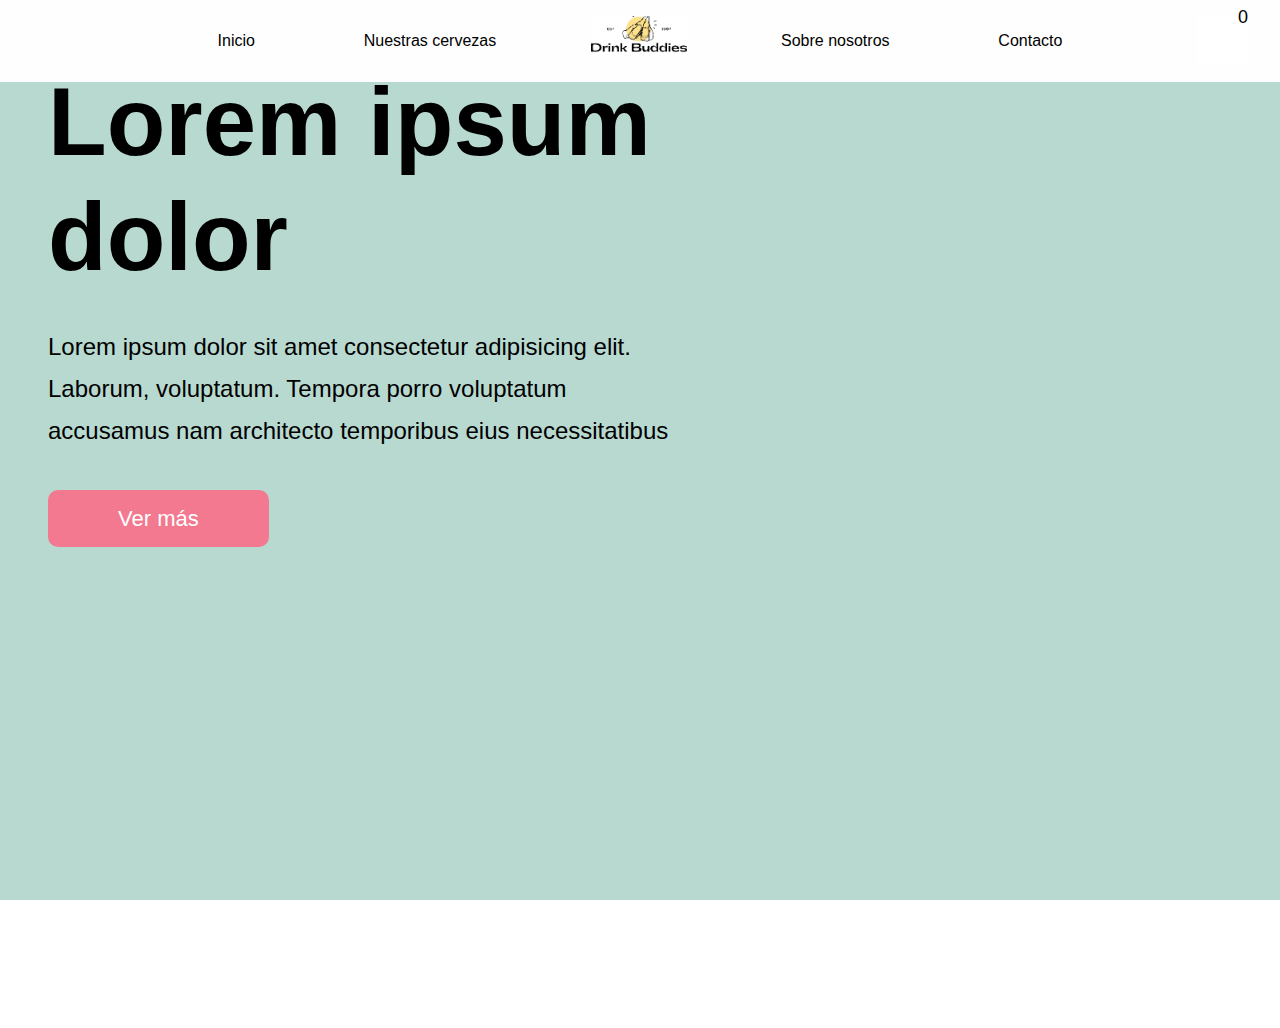
==== index.html @ db19975a "usando json" ====
<!DOCTYPE html>
<html lang="es">
<head>
    <meta charset="UTF-8">
    <meta http-equiv="X-UA-Compatible" content="IE=edge">
    <meta name="viewport" content="width=device-width, initial-scale=1.0">
    <title>Document</title>
    <link rel="stylesheet" href="https://cdnjs.cloudflare.com/ajax/libs/font-awesome/6.1.1/css/all.min.css" integrity="sha512-KfkfwYDsLkIlwQp6LFnl8zNdLGxu9YAA1QvwINks4PhcElQSvqcyVLLD9aMhXd13uQjoXtEKNosOWaZqXgel0g==" crossorigin="anonymous" referrerpolicy="no-referrer" />

    <link rel="preconnect" href="https://fonts.googleapis.com">
    <link rel="preconnect" href="https://fonts.gstatic.com" crossorigin>
    <link href="https://fonts.googleapis.com/css2?family=Six+Caps&display=swap" rel="stylesheet">

    <link rel="stylesheet" href="./estilos/estilos.css">
</head>
<body>
    <header>
        <nav class="navbar">
            <div class="navbarLeft">
                <ul>
                    <li><a href="#">Inicio</a></li>
                    <li><a href="./paginas/cervezas.html">Nuestras cervezas</a></li>
                </ul>
            </div>
            <a class="logo" href="#"><img src="./imagenes/beerLogo.png"></a>
            <div class="navbarRight">
                <ul>
                    <li><a href="./paginas/sobreNosotros.html">Sobre nosotros</a></li>
                    <li><a href="./paginas/contacto.html">Contacto</a></li>
                </ul>
            </div>
            <div class="iconos">
                    <a>
                        <div class="botonCarrito" id="botonCarrito">
                            <i class="fa-solid fa-cart-shopping"></i>
                            <span id="contadorCarrito">0</span>
                        </div>
                    </a>
            </div>
        </nav>
    </header>
    <main class="banner">
        <section class="contenedorBanner">
            <div>
                <div class="tituloBanner">
                    <h1 id="saludo">Lorem ipsum dolor</h1>
                    <h2>Lorem ipsum dolor sit amet consectetur adipisicing elit. Laborum, voluptatum. Tempora porro voluptatum accusamus nam architecto temporibus eius necessitatibus</h2>
                </div>
                <a class="boton" href="">Ver más</a>
            </div>
            <img src="./imagenes/mockupBirra.png">
        </section>
    </main>
    <div class="modalContenedorCarrito" id="modalContenedorCarrito">
        <div class="modalCarrito">
            <h3>CARRITO</h3>
            <button id="carritoCerrar" class="carritoCerrar"><i class="fa-solid fa-xmark"></i>
            </button>
            <div id="carritoContenedor" class="carritoContenedor">
                <!-- modal en JavaScript index -->
                
                <!-- <div class="fila">
                    <div class="imagenCarritoContenedor">
                        <img class="imagenCarrito" src="../imagenes/cerveza1.png">
                    </div>
                    <div class ="infoProductoCarrito">
                        <p class="nombreProductoCarrito">red honey</p>
                        <div class="cantidadCarrito">
                            <p>Cantidad:</p>
                            <p class="cantidadNumero">
                                <span id="cantidad">5</span>
                            </p>
                        </div>
                        <div class="precioCarrito">
                            <p>Precio:</p>
                            <p ><span>$500</span></p>
                        </div>
                    <button id="carritoCerrar">
                        <i class="fa-solid fa-xmark"></i>
                    </button>
                </div> -->
            </div>
            <p class="precioTotal">
                PRECIO TOTAL: 
                <span id="precioTotal">0</span>
            </p>
            <button id="vaciarCarrito" class="vaciarCarrito">Vaciar carrito</button>
        </div>
    </div>
    <!-- <section class="contenedorModal" id="contenedorModal">
        <div class="modal">
            <div class="logoModal">
                <img src="./imagenes/beerLogo.png">
            </div>
            <h2>¿SOS MAYOR DE 18 AÑOS?</h2>
            <div class="botonesModal">
                <button class="menor" id="menorDeEdad">NO</button>
                <button class="mayor" id="mayorDeEdad">SÍ</button>
            </div>
            <p>Para ingresar a nuestra web debés ser mayor de edad</p>
        </div>
    </section> -->
    <footer>

    </footer>
    <script src="./stock.js"></script>
    <script src="./modal.js"></script>
    <script src="./index.js"></script>
</body>
</html>
---- estilos/estilos.css ----
@charset "UTF-8";
* {
  margin: 0px;
  padding: 0px;
  box-sizing: border-box;
  line-height: 1.75;
  font-family: Nexa, Helvetica, Arial, sans-serif;
}

/* ------------colores--------------*/
/* ------------tipografías--------------*/
/* ------------barra de navegación--------------*/
header {
  top: 0;
  left: 0;
  width: 100%;
  background-color: #fefefe;
  position: fixed;
  z-index: 100;
}
header .navbar {
  padding: 0 1.5rem;
  text-align: center;
  display: flex;
  position: relative;
  justify-content: center;
}
header .navbar .navbarLeft {
  left: 0;
  padding-right: 1.5rem;
  display: flex;
  justify-content: flex-end;
}
header .navbar .navbarLeft ul {
  display: flex;
  align-items: center;
}
header .navbar .navbarLeft ul li {
  list-style: none;
  padding: 0 2rem;
  margin: 0;
}
header .navbar .navbarLeft ul li a {
  text-decoration: none;
  color: black;
  display: block;
  padding: 1.7rem 1.4rem;
  font-size: 1em;
}
header .navbar .logo {
  padding: 1rem 1rem;
}
header .navbar .logo img {
  width: 6em;
  height: 2.5em;
  -o-object-fit: cover;
     object-fit: cover;
}
header .navbar .navbarRight {
  right: 0;
  padding-left: 1.5rem;
}
header .navbar .navbarRight ul {
  display: flex;
  align-items: center;
}
header .navbar .navbarRight ul li {
  list-style: none;
  padding: 0 2rem;
  margin: 0;
}
header .navbar .navbarRight ul li a {
  text-decoration: none;
  color: black;
  display: block;
  padding: 1.7rem 1.4rem;
  font-size: 1em;
}
header .navbar .iconos {
  height: 100%;
  width: auto;
  padding: 16px;
  position: absolute;
  right: 16px;
}
header .navbar .iconos a {
  cursor: pointer;
}
header .navbar .iconos a .botonCarrito {
  height: 50px;
  width: 50px;
  display: flex;
  background-color: white;
  padding: 10px;
  justify-content: space-evenly;
  align-items: center;
  transition: all 0.3s;
}
header .navbar .iconos a .botonCarrito i {
  font-size: 20px;
}
header .navbar .iconos a .botonCarrito span {
  position: absolute;
  font-size: 18px;
  top: 2px;
  right: 16px;
}

/* ------------Subtitulos--------------*/
.titulo {
  text-align: center;
  font-size: 42px;
  font-family: "lato", Verdana, Geneva, Tahoma, sans-serif;
  font-weight: 400;
  padding: 2rem;
}

/*-----------modal confirmación de edad-----------*/
.contenedorModal {
  width: 100vw;
  height: 100vh;
  background-color: rgba(0, 0, 0, 0.8);
  position: fixed;
  opacity: 1;
  top: 0;
  z-index: 1050;
}
.contenedorModal .modal {
  width: 50vw;
  margin: 50px auto;
  display: flex;
  flex-direction: column;
  align-items: center;
  background-color: #fefefe;
  border-radius: 32px;
  box-shadow: 0px 0px 10px #000;
}
.contenedorModal .modal .logoModal {
  max-width: 300px;
  margin-bottom: 35px;
  padding: 35px;
}
.contenedorModal .modal .logoModal img {
  width: 100%;
  height: 100%;
  border-style: none;
  -o-object-fit: cover;
     object-fit: cover;
}
.contenedorModal .modal h2 {
  font-size: 36px;
  font-family: "lato", Verdana, Geneva, Tahoma, sans-serif;
  color: #111111;
}
.contenedorModal .modal .botonesModal {
  height: auto;
  width: 36%;
  padding: 30px;
  margin: 30px;
  display: flex;
  justify-content: space-between;
}
.contenedorModal .modal .botonesModal button {
  width: 70px;
  height: 70px;
  background-color: #fefefe;
  font-family: "Six Caps", sans-serif;
  font-size: 42px;
  border-radius: 100%;
  cursor: pointer;
}
.contenedorModal .modal .botonesModal .mayor {
  border: 2px solid rgb(32, 174, 0);
}
.contenedorModal .modal .botonesModal .menor {
  border: 2px solid rgb(218, 11, 11);
}
.contenedorModal .modal p {
  font-family: "lato", Verdana, Geneva, Tahoma, sans-serif;
  font-size: 16px;
  padding: 30px;
}

/* ------------banner--------------*/
.banner {
  height: 100vh;
  width: 100vw;
  position: absolute;
}
.banner .contenedorBanner {
  height: 100%;
  padding: 4rem;
  background-color: #B8D9D0;
  position: relative;
  margin-left: auto;
  padding-left: 3rem;
  padding-right: 3rem;
  display: flex;
}
.banner .contenedorBanner div {
  width: 53%;
  height: auto;
}
.banner .contenedorBanner div .tituloBanner {
  margin-bottom: 3rem;
  width: 100%;
}
.banner .contenedorBanner div .tituloBanner h1 {
  font-size: 6rem;
  width: 100%;
  line-height: 120%;
  padding-bottom: 2rem;
}
.banner .contenedorBanner div .tituloBanner h2 {
  font-family: "lato", Verdana, Geneva, Tahoma, sans-serif;
  font-size: 1.5rem;
  font-weight: 100;
  width: 100%;
}
.banner .contenedorBanner div .boton {
  padding: 16px 70px;
  background-color: #F2798F;
  color: #fefefe;
  cursor: pointer;
  border-radius: 10px;
  font-size: 22px;
  text-decoration: inherit;
}
.banner .contenedorBanner img {
  height: auto;
  width: 40vw;
  display: block;
  position: absolute;
  top: 2rem;
  right: 2rem;
  bottom: -8rem;
  max-width: 100%;
}

/* ------------cards de productos--------------*/
.seccionProductos {
  height: auto;
  background-color: #faf8f4;
  padding: 2vh;
  margin-top: 5rem;
}
.seccionProductos .contenedorProductos {
  width: 100%;
  display: grid;
  grid-template-columns: repeat(4, 1fr);
  grid-auto-rows: 36rem;
  gap: 10px;
  padding: 16px;
}
.seccionProductos .contenedorProductos .producto {
  background-color: #ffbeca;
  display: flex;
  flex-direction: column;
  overflow: hidden;
  justify-content: space-between;
  transition: 0.4s all cubic-bezier(0.83, 0, 0.17, 1);
}
.seccionProductos .contenedorProductos .producto:hover h2 {
  transform: translateY(-100px);
  transition: 0.6s all cubic-bezier(0.83, 0, 0.17, 1);
}
.seccionProductos .contenedorProductos .producto:hover .imgContenedor {
  transform: translateY(-50px);
  transition: 0.4s all cubic-bezier(0.83, 0, 0.17, 1);
}
.seccionProductos .contenedorProductos .producto:hover {
  background-color: #faf8f4;
  transition: 0.4s all cubic-bezier(0.83, 0, 0.17, 1);
}
.seccionProductos .contenedorProductos .producto .tituloProducto {
  margin-top: 2rem;
  margin-bottom: 2rem;
  display: flex;
  justify-content: center;
  align-items: center;
  position: relative;
}
.seccionProductos .contenedorProductos .producto .tituloProducto .iconoContainer {
  position: absolute;
  transform: translate(-50%, -10%);
  left: 50%;
}
.seccionProductos .contenedorProductos .producto .tituloProducto .iconoContainer .icono {
  display: block;
  height: auto;
  width: auto;
  max-height: 5rem;
}
.seccionProductos .contenedorProductos .producto .tituloProducto h2 {
  position: relative;
  z-index: 2;
  max-width: 90%;
  font-size: 58px;
  font-weight: 500;
  line-height: 3.1rem;
  font-family: "Six Caps", sans-serif;
  color: #111111;
  text-shadow: 0px 0px 2px #fefefe;
  text-transform: uppercase;
  transition: 0.6s all cubic-bezier(0.83, 0, 0.17, 1);
}
.seccionProductos .contenedorProductos .producto .imgContenedor {
  width: 100%;
  height: 50%;
  cursor: pointer;
  position: relative;
  transition: 0.4s all cubic-bezier(0.83, 0, 0.17, 1);
}
.seccionProductos .contenedorProductos .producto .imgContenedor img {
  width: 100%;
  height: 100%;
  -o-object-fit: contain;
     object-fit: contain;
  display: block;
}
.seccionProductos .contenedorProductos .producto .infoProducto {
  background-color: #ffbeca;
  padding: 0.5rem;
  display: flex;
  flex-direction: column;
  align-items: center;
}
.seccionProductos .contenedorProductos .producto .infoProducto .especificaciones {
  width: 100%;
}
.seccionProductos .contenedorProductos .producto .infoProducto .especificaciones .ul {
  list-style: none;
  display: flex;
}
.seccionProductos .contenedorProductos .producto .infoProducto .especificaciones .ul .ibu, .seccionProductos .contenedorProductos .producto .infoProducto .especificaciones .ul .abv, .seccionProductos .contenedorProductos .producto .infoProducto .especificaciones .ul .cc {
  width: 100%;
  padding: 10px;
  text-align: center;
  font-size: 11px;
  font-family: "lato", Verdana, Geneva, Tahoma, sans-serif;
  font-weight: 600;
  text-transform: uppercase;
}
.seccionProductos .contenedorProductos .producto .infoProducto .botonAgregar {
  height: 42px;
  width: 96%;
  margin: 12px 0;
  background-color: #B8D9D0;
  font-family: "lato", Verdana, Geneva, Tahoma, sans-serif;
  font-size: 14px;
  display: flex;
  justify-content: space-around;
  align-items: center;
  border: none;
  border-radius: 2px;
  cursor: pointer;
  transition: 0.4s all;
}
.seccionProductos .contenedorProductos .producto .infoProducto .botonAgregar:hover {
  background-color: rgb(255, 238, 238);
  transition: 0.4s all;
}
.seccionProductos .contenedorProductos .producto .infoProducto .botonAgregar .agregarAlCarrito {
  font-size: 14px;
  text-align: center;
  margin: 8px;
  font-family: "lato", Verdana, Geneva, Tahoma, sans-serif;
  text-transform: uppercase;
}
.seccionProductos .contenedorProductos .producto .infoProducto .botonAgregar .precio {
  font-weight: 700;
}
.seccionProductos .contenedorProductos .producto .infoProducto .descripcionProducto {
  width: 90%;
  text-align: center;
}
.seccionProductos .contenedorProductos .producto .infoProducto .descripcionProducto .textoDescriptivo {
  font-size: 12px;
  font-family: "lato", Verdana, Geneva, Tahoma, sans-serif;
}

/* ------------modal carrito--------------*/
.modalContenedorCarrito {
  position: fixed;
  top: 5.1rem;
  width: 100vw;
  height: 100vh;
  background-color: rgba(0, 0, 0, 0.3);
  display: flex;
  justify-content: right;
  transition: all 0.5s;
  opacity: 0;
  visibility: hidden;
  z-index: 9;
}
.modalContenedorCarrito .modalCarrito {
  width: 38vw;
  height: 100vh;
  background-color: #fefefe;
  transition: all 0.5s;
  padding-bottom: 8rem;
  display: flex;
  position: absolute;
  flex-direction: column;
  align-items: center;
  overflow-y: auto;
  overflow-x: hidden;
}
.modalContenedorCarrito .modalCarrito h3 {
  font-size: 20px;
  font-family: "lato", Verdana, Geneva, Tahoma, sans-serif;
  text-align: center;
}
.modalContenedorCarrito .modalCarrito .carritoCerrar {
  height: 40px;
  width: 40px;
  background-color: #fefefe;
  font-size: 20px;
  border: none;
  position: absolute;
  top: 0;
  right: 16px;
  cursor: pointer;
}
.modalContenedorCarrito .modalCarrito .productoEnCarrito {
  height: 140px;
  width: 38vw;
}
.modalContenedorCarrito .modalCarrito .productoEnCarrito .fila {
  height: 140px;
  width: 100%;
  display: flex;
  padding: 0.5rem;
  align-items: center;
  justify-content: space-around;
}
.modalContenedorCarrito .modalCarrito .productoEnCarrito .fila .imagenCarritoContenedor {
  width: 25%;
  height: 100%;
}
.modalContenedorCarrito .modalCarrito .productoEnCarrito .fila .imagenCarritoContenedor img {
  width: 100%;
  height: 100%;
  -o-object-fit: contain;
     object-fit: contain;
  -o-object-position: center;
     object-position: center;
}
.modalContenedorCarrito .modalCarrito .productoEnCarrito .fila .infoProductoCarrito {
  width: 75%;
  display: flex;
  align-items: center;
  justify-content: space-around;
}
.modalContenedorCarrito .modalCarrito .productoEnCarrito .fila .infoProductoCarrito .nombreProductoCarrito {
  width: 30%;
  font-size: 40px;
  font-family: "Six Caps", sans-serif;
  text-align: center;
}
.modalContenedorCarrito .modalCarrito .productoEnCarrito .fila .infoProductoCarrito .cantidadCarrito p {
  font-size: 14px;
  font-family: "lato", Verdana, Geneva, Tahoma, sans-serif;
  text-align: center;
}
.modalContenedorCarrito .modalCarrito .productoEnCarrito .fila .infoProductoCarrito .cantidadCarrito p span {
  font-size: 16px;
}
.modalContenedorCarrito .modalCarrito .productoEnCarrito .fila .infoProductoCarrito .precioCarrito p {
  font-size: 14px;
  font-family: "lato", Verdana, Geneva, Tahoma, sans-serif;
  text-align: center;
}
.modalContenedorCarrito .modalCarrito .productoEnCarrito .fila .infoProductoCarrito .precioCarrito p span {
  font-size: 16px;
}
.modalContenedorCarrito .modalCarrito .productoEnCarrito .botonEliminar {
  position: relative;
  -o-object-position: right;
     object-position: right;
  font-size: 16px;
  border: none;
  background-color: #fefefe;
  cursor: pointer;
}
.modalContenedorCarrito .modalCarrito .precioTotal {
  height: auto;
  width: 100%;
  padding: 1rem 1.5rem;
  margin-top: 16px;
  font-size: 18px;
  font-weight: 600;
  border-top: solid 2px #111111;
  display: flex;
  justify-content: space-between;
  justify-items: center;
}
.modalContenedorCarrito .modalCarrito .vaciarCarrito {
  height: 40px;
  width: 260px;
  margin: 16px;
  font-size: 18px;
  background-color: #fefefe;
  border: solid 2px #B8D9D0;
  cursor: pointer;
}

.modalActive {
  opacity: 1;
  visibility: visible;
  transition: all 0.5s;
}

.seccionContacto {
  background-color: #B8D9D0;
  width: 100vw;
  height: auto;
}
.seccionContacto h1, .seccionContacto p {
  text-align: center;
}
.seccionContacto form {
  width: 60vw;
  max-width: 500px;
  min-width: 300px;
  margin: 0 auto;
  padding-bottom: 2em;
}
.seccionContacto form fieldset {
  border: none;
  padding: 1rem 0;
}
.seccionContacto form fieldset:not(:last-of-type) {
  border-bottom: 3px solid #111111;
}
.seccionContacto form label {
  display: block;
  margin: 0.5rem 0;
}
.seccionContacto form input, .seccionContacto form textarea {
  margin: 10px 0 0 0;
  padding: 0.5rem;
  width: 100%;
  min-height: 2em;
  background-color: #fefefe;
  border: 1px solid #fefefe;
}
.seccionContacto form input[type=submit] {
  display: block;
  width: 60%;
  margin: 1em auto;
  padding: 0;
  height: 2em;
  font-size: 1.1rem;
  background-color: #F2798F;
  border: 1px solid #F2798F;
  min-width: 300px;
  color: #fefefe;
}/*# sourceMappingURL=estilos.css.map */
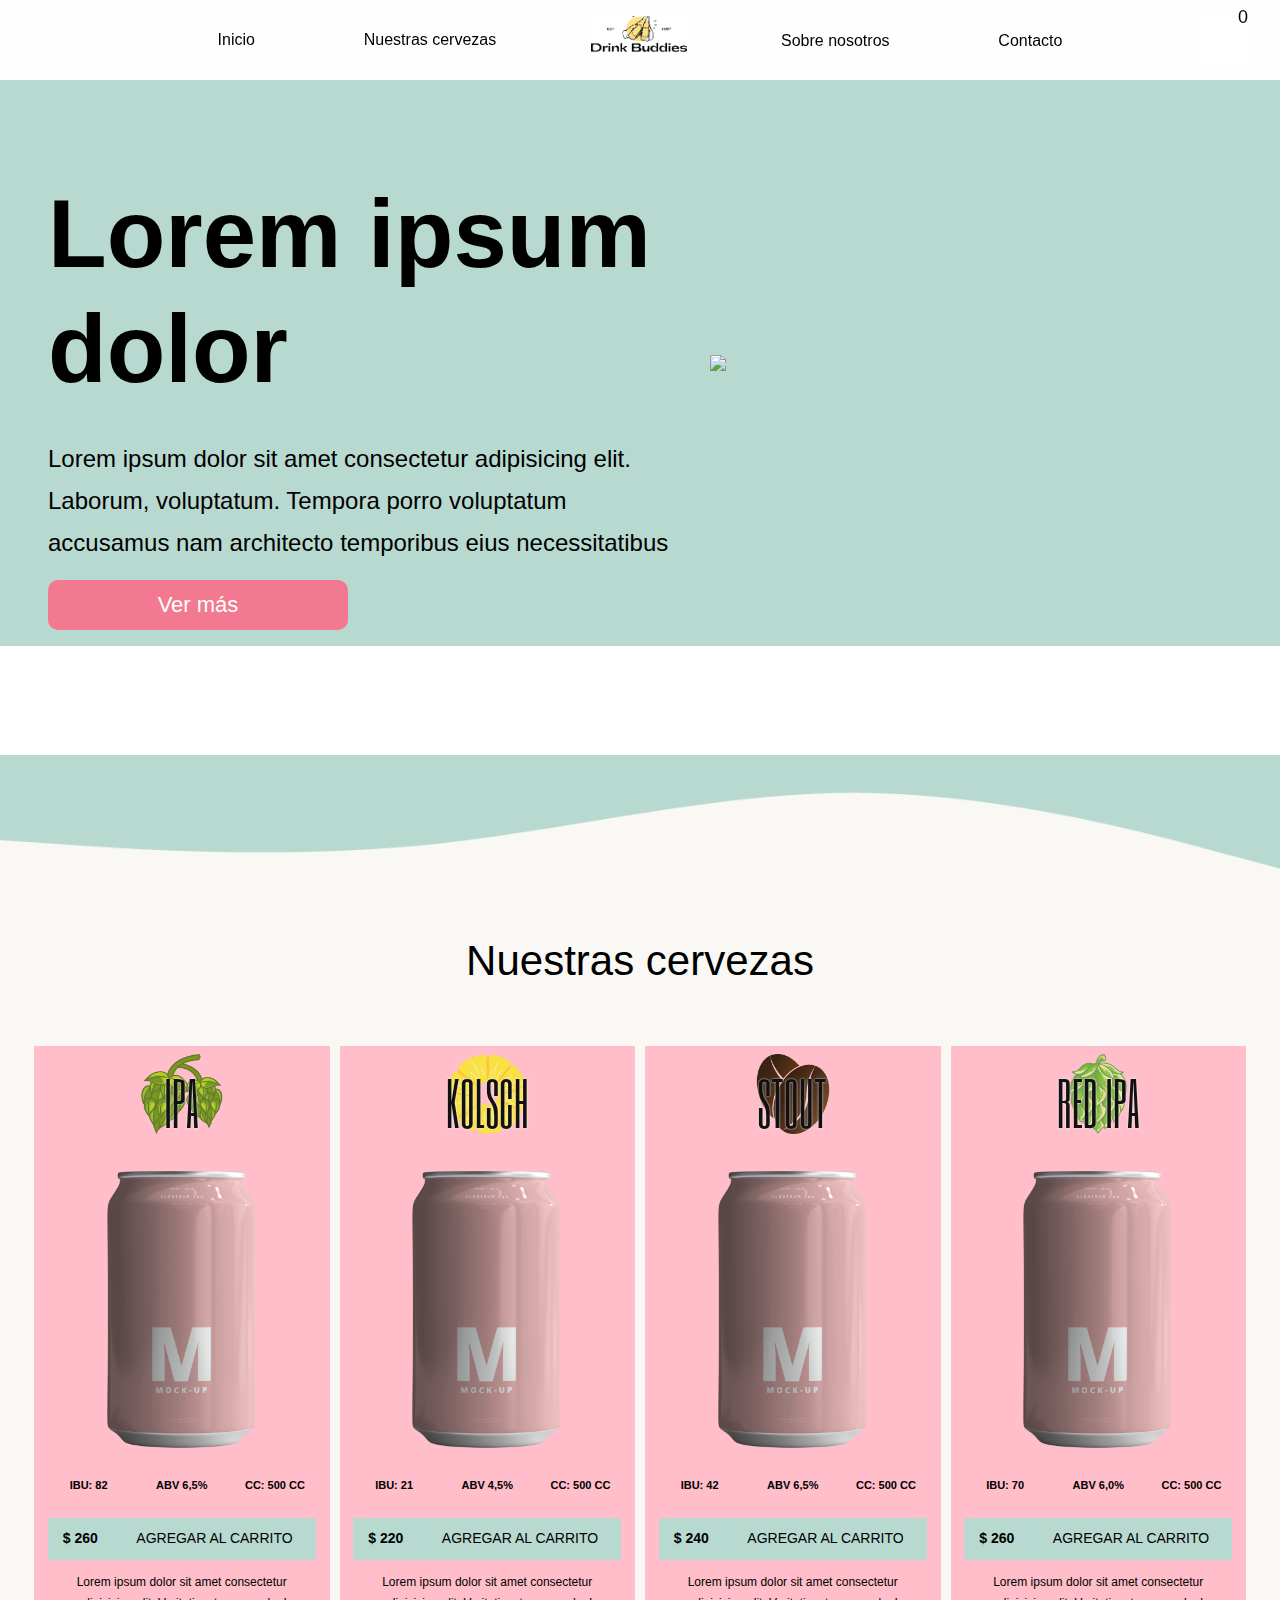
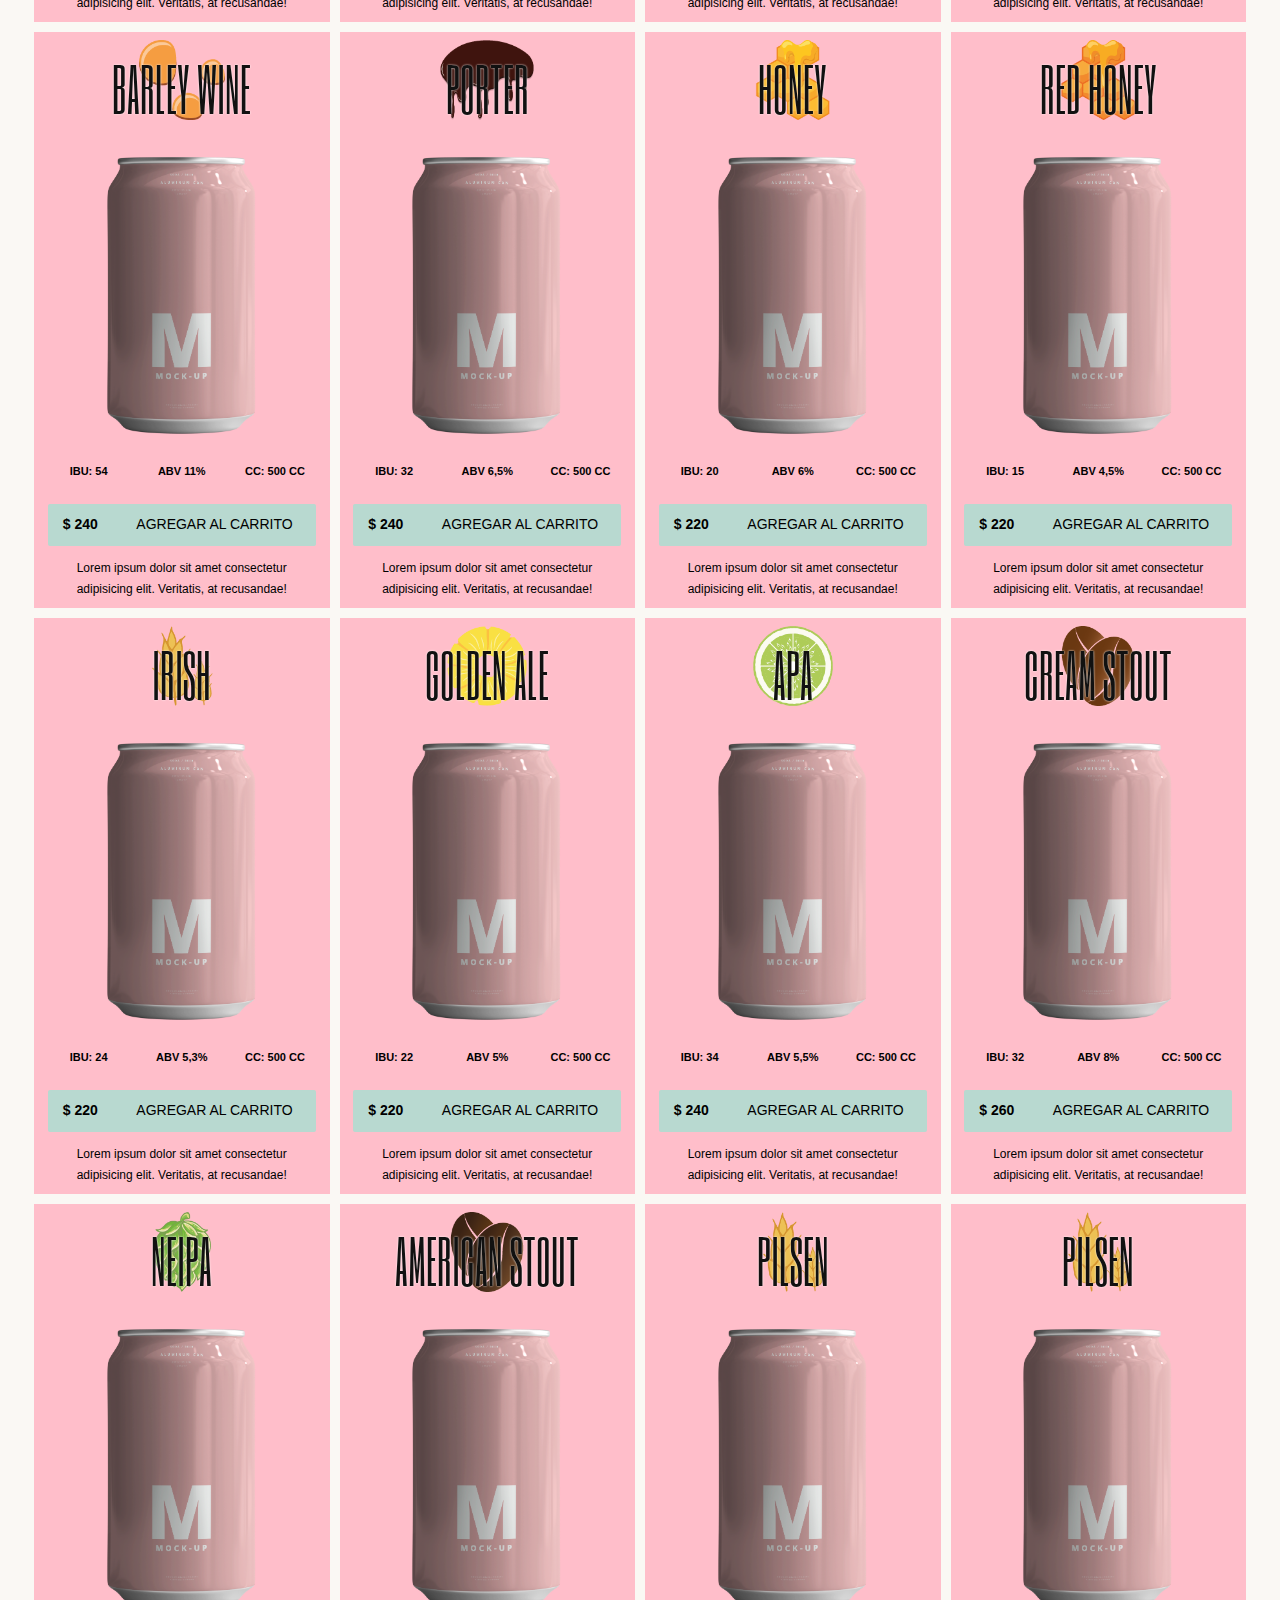
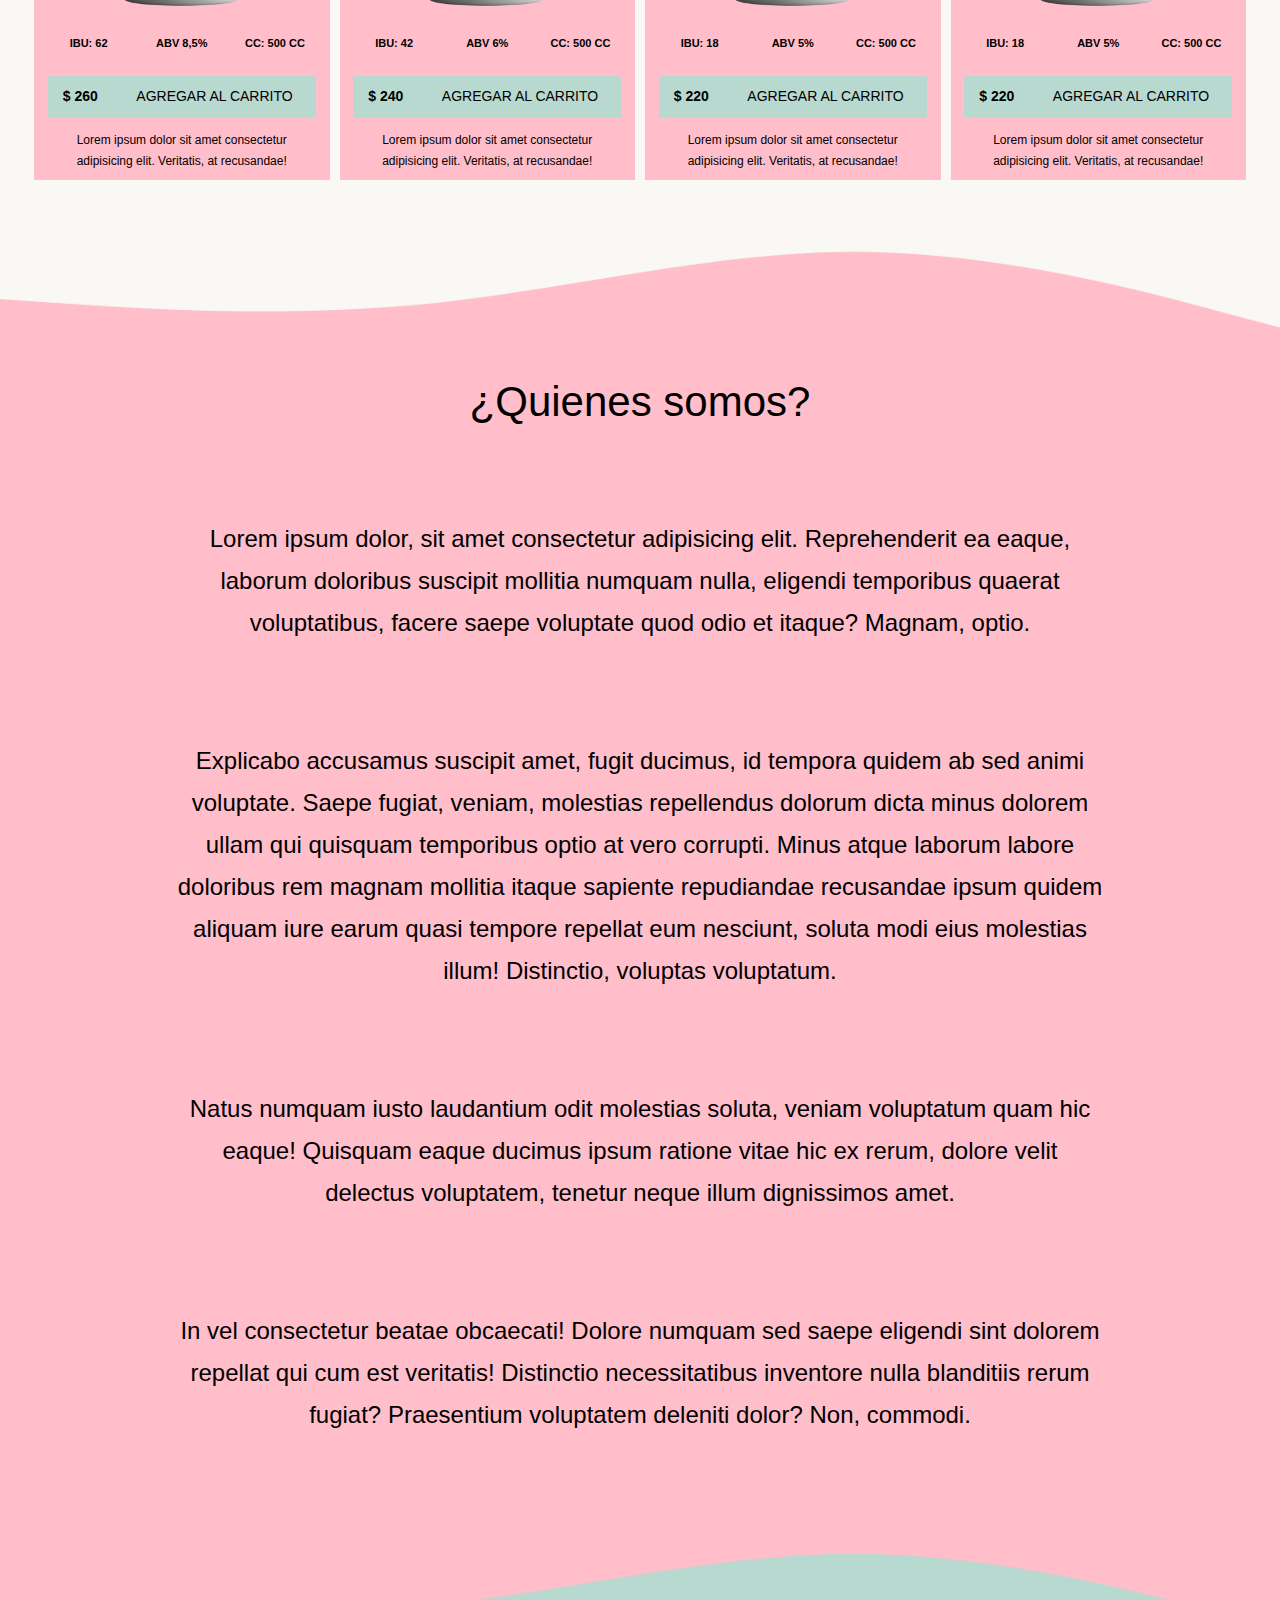
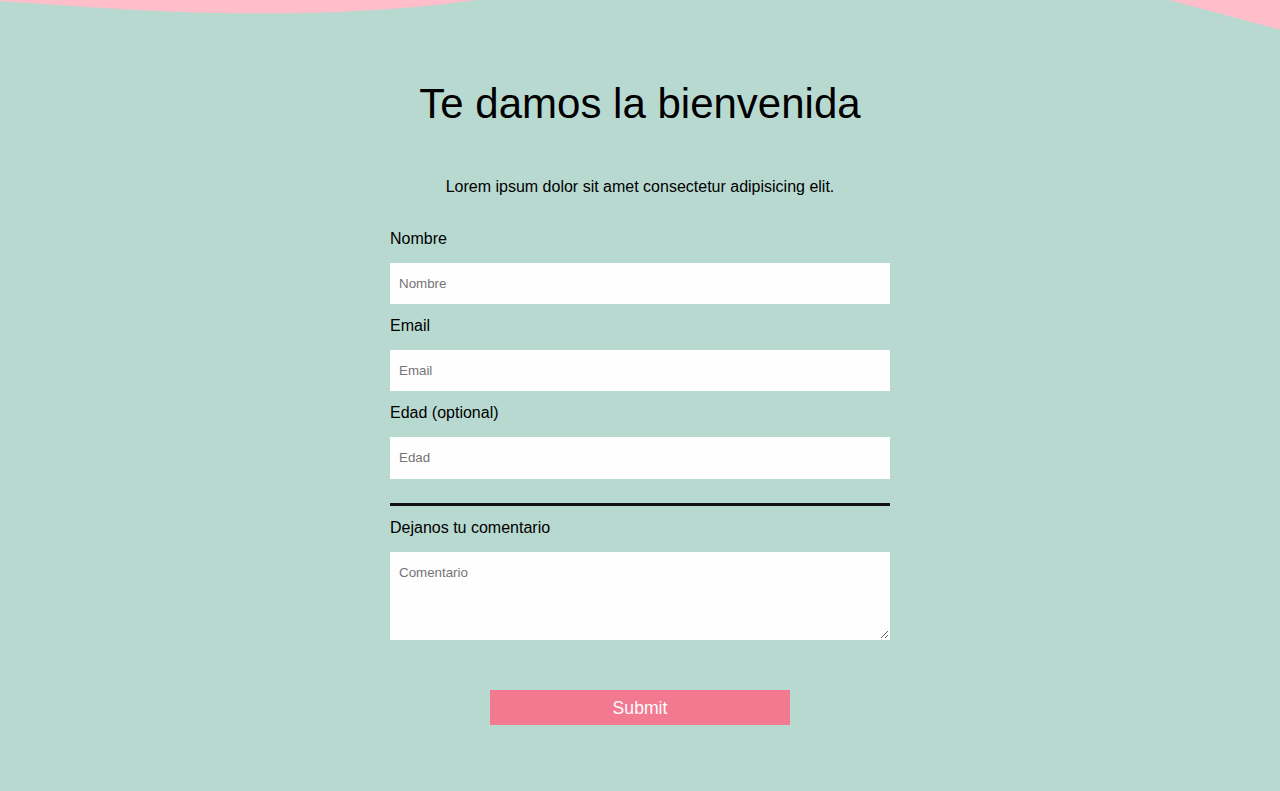
==== commit 94557f36: "validando formulario" ====
--- a/index.html
+++ b/index.html
@@ -19,7 +19,7 @@
             <div class="navbarLeft">
                 <ul>
                     <li><a href="#">Inicio</a></li>
-                    <li><a href="./paginas/cervezas.html">Nuestras cervezas</a></li>
+                    <li><a href="#seccionProductos">Nuestras cervezas</a></li>
                 </ul>
             </div>
             <a class="logo" href="#"><img src="./imagenes/beerLogo.png"></a>
@@ -31,7 +31,7 @@
             </div>
             <div class="iconos">
                     <a>
-                        <div class="botonCarrito" id="botonCarrito">
+                        <div class="botonCarrito">
                             <i class="fa-solid fa-cart-shopping"></i>
                             <span id="contadorCarrito">0</span>
                         </div>
@@ -41,70 +41,82 @@
     </header>
     <main class="banner">
         <section class="contenedorBanner">
-            <div>
                 <div class="tituloBanner">
                     <h1 id="saludo">Lorem ipsum dolor</h1>
                     <h2>Lorem ipsum dolor sit amet consectetur adipisicing elit. Laborum, voluptatum. Tempora porro voluptatum accusamus nam architecto temporibus eius necessitatibus</h2>
+                    <a href=""><button class="boton" href="">Ver más</button></a>
                 </div>
-                <a class="boton" href="">Ver más</a>
-            </div>
             <img src="./imagenes/mockupBirra.png">
         </section>
     </main>
+    <img class="curva" src="./imagenes/curvaVerde.png" alt="">
+    <section class="seccionProductos" id="seccionProductos">
+            <h2 class="titulo">Nuestras cervezas</h2>
+            <div id="contenedorProductos" class="contenedorProductos">
+                <!-- productos diseñados en js -->
+            </div>
+    </section>
+    <img class="curva" src="./imagenes/curvaRosa.png" alt="">
+    <section class="sobreNosotros">
+        <div class="quienesSomos">
+            <h2 class="titulo">¿Quienes somos?</h2>
+            <p>
+                Lorem ipsum dolor, sit amet consectetur adipisicing elit. Reprehenderit ea eaque, laborum doloribus suscipit mollitia numquam nulla, eligendi temporibus quaerat voluptatibus, facere saepe voluptate quod odio et itaque? Magnam, optio.
+            </p>
+            <p>
+                Explicabo accusamus suscipit amet, fugit ducimus, id tempora quidem ab sed animi voluptate. Saepe fugiat, veniam, molestias repellendus dolorum dicta minus dolorem ullam qui quisquam temporibus optio at vero corrupti.
+                Minus atque laborum labore doloribus rem magnam mollitia itaque sapiente repudiandae recusandae ipsum quidem aliquam iure earum quasi tempore repellat eum nesciunt, soluta modi eius molestias illum! Distinctio, voluptas voluptatum.
+            </p>
+            <p>
+                Natus numquam iusto laudantium odit molestias soluta, veniam voluptatum quam hic eaque! Quisquam eaque ducimus ipsum ratione vitae hic ex rerum, dolore velit delectus voluptatem, tenetur neque illum dignissimos amet.
+            </p>
+            <p>
+                In vel consectetur beatae obcaecati! Dolore numquam sed saepe eligendi sint dolorem repellat qui cum est veritatis! Distinctio necessitatibus inventore nulla blanditiis rerum fugiat? Praesentium voluptatem deleniti dolor? Non, commodi.
+            </p>
+        </div>
+    </section>
+    <img class="curva" src="./imagenes/curvaRosaVerde.png" alt="">
+    <section class="seccionContacto">
+        <h2 class="titulo" id="tituloContacto">Te damos la bienvenida</h2>
+        <p id="description">Lorem ipsum dolor sit amet consectetur adipisicing elit.</p>
+        <form id="formulario">
+            <fieldset>
+                <label id="nombreLabel">Nombre<input id="nombre" type="text" placeholder="Nombre"></input></label>
+                <label id="emailLabel">Email<input id="email" type="email" placeholder="Email"></input></label>
+                <label id="edadLabel">Edad (optional)<input id="edad" type="number" placeholder="Edad" min="18" max="110"></input></label>
+            </fieldset>
+            <label>Dejanos tu comentario
+                <textarea id="comentario" type="text" rows="3" cols="30" placeholder="Comentario"></textarea>
+            </label>
+            <fieldset>
+                <input id="submit" type="submit" value="Submit" />
+            </fieldset>
+        </form>
+    </section>
     <div class="modalContenedorCarrito" id="modalContenedorCarrito">
         <div class="modalCarrito">
+            <button class="carritoCerrar">
+                <div class="circulo"></div>
+                <i class="fa-solid fa-xmark"></i>
+            </button>
             <h3>CARRITO</h3>
-            <button id="carritoCerrar" class="carritoCerrar"><i class="fa-solid fa-xmark"></i>
-            </button>
             <div id="carritoContenedor" class="carritoContenedor">
                 <!-- modal en JavaScript index -->
-                
-                <!-- <div class="fila">
-                    <div class="imagenCarritoContenedor">
-                        <img class="imagenCarrito" src="../imagenes/cerveza1.png">
-                    </div>
-                    <div class ="infoProductoCarrito">
-                        <p class="nombreProductoCarrito">red honey</p>
-                        <div class="cantidadCarrito">
-                            <p>Cantidad:</p>
-                            <p class="cantidadNumero">
-                                <span id="cantidad">5</span>
-                            </p>
-                        </div>
-                        <div class="precioCarrito">
-                            <p>Precio:</p>
-                            <p ><span>$500</span></p>
-                        </div>
-                    <button id="carritoCerrar">
-                        <i class="fa-solid fa-xmark"></i>
-                    </button>
-                </div> -->
             </div>
             <p class="precioTotal">
                 PRECIO TOTAL: 
                 <span id="precioTotal">0</span>
             </p>
+            <button class="comprar">Comprar</button>
             <button id="vaciarCarrito" class="vaciarCarrito">Vaciar carrito</button>
         </div>
     </div>
-    <!-- <section class="contenedorModal" id="contenedorModal">
-        <div class="modal">
-            <div class="logoModal">
-                <img src="./imagenes/beerLogo.png">
-            </div>
-            <h2>¿SOS MAYOR DE 18 AÑOS?</h2>
-            <div class="botonesModal">
-                <button class="menor" id="menorDeEdad">NO</button>
-                <button class="mayor" id="mayorDeEdad">SÍ</button>
-            </div>
-            <p>Para ingresar a nuestra web debés ser mayor de edad</p>
-        </div>
-    </section> -->
     <footer>
 
     </footer>
-    <script src="./stock.js"></script>
-    <script src="./modal.js"></script>
+
+    <script src="//cdn.jsdelivr.net/npm/sweetalert2@11"></script>
+    <script src="./formulario.js"></script>
     <script src="./index.js"></script>
 </body>
 </html>--- a/estilos/estilos.css
+++ b/estilos/estilos.css
@@ -7,19 +7,26 @@
   font-family: Nexa, Helvetica, Arial, sans-serif;
 }
 
+body::-webkit-scrollbar {
+  width: 10px;
+}
+body::-webkit-scrollbar-thumb {
+  background: #888;
+}
+
 /* ------------colores--------------*/
 /* ------------tipografías--------------*/
 /* ------------barra de navegación--------------*/
 header {
+  width: 100vw;
+  height: 5em;
+  background-color: #fefefe;
+  position: fixed;
   top: 0;
-  left: 0;
-  width: 100%;
-  background-color: #fefefe;
-  position: fixed;
   z-index: 100;
 }
 header .navbar {
-  padding: 0 1.5rem;
+  height: 100%;
   text-align: center;
   display: flex;
   position: relative;
@@ -113,6 +120,7 @@
   font-family: "lato", Verdana, Geneva, Tahoma, sans-serif;
   font-weight: 400;
   padding: 2rem;
+  padding-top: 0;
 }
 
 /*-----------modal confirmación de edad-----------*/
@@ -181,59 +189,65 @@
   padding: 30px;
 }
 
+.curva {
+  width: 100vw;
+  display: flex;
+}
+
 /* ------------banner--------------*/
 .banner {
-  height: 100vh;
+  min-height: 75vh;
   width: 100vw;
-  position: absolute;
+  margin-top: 5em;
 }
 .banner .contenedorBanner {
   height: 100%;
-  padding: 4rem;
   background-color: #B8D9D0;
-  position: relative;
-  margin-left: auto;
   padding-left: 3rem;
   padding-right: 3rem;
   display: flex;
-}
-.banner .contenedorBanner div {
+  align-items: center;
+}
+.banner .contenedorBanner .tituloBanner {
   width: 53%;
-  height: auto;
-}
-.banner .contenedorBanner div .tituloBanner {
-  margin-bottom: 3rem;
-  width: 100%;
-}
-.banner .contenedorBanner div .tituloBanner h1 {
+  max-height: 90%;
+  display: flex;
+  flex-direction: column;
+  justify-content: space-around;
+}
+.banner .contenedorBanner .tituloBanner h1 {
   font-size: 6rem;
+  padding: 1em 0 1em 0;
   width: 100%;
   line-height: 120%;
   padding-bottom: 2rem;
 }
-.banner .contenedorBanner div .tituloBanner h2 {
+.banner .contenedorBanner .tituloBanner h2 {
   font-family: "lato", Verdana, Geneva, Tahoma, sans-serif;
   font-size: 1.5rem;
   font-weight: 100;
   width: 100%;
 }
-.banner .contenedorBanner div .boton {
-  padding: 16px 70px;
+.banner .contenedorBanner .tituloBanner a {
+  text-decoration: inherit;
+  margin: 16px 0 16px 0;
+}
+.banner .contenedorBanner .tituloBanner a .boton {
+  height: 50px;
+  width: 300px;
   background-color: #F2798F;
   color: #fefefe;
+  border: none;
   cursor: pointer;
   border-radius: 10px;
   font-size: 22px;
-  text-decoration: inherit;
 }
 .banner .contenedorBanner img {
   height: auto;
-  width: 40vw;
+  width: 42%;
   display: block;
   position: absolute;
-  top: 2rem;
   right: 2rem;
-  bottom: -8rem;
   max-width: 100%;
 }
 
@@ -242,7 +256,6 @@
   height: auto;
   background-color: #faf8f4;
   padding: 2vh;
-  margin-top: 5rem;
 }
 .seccionProductos .contenedorProductos {
   width: 100%;
@@ -382,23 +395,23 @@
 /* ------------modal carrito--------------*/
 .modalContenedorCarrito {
   position: fixed;
-  top: 5.1rem;
+  top: 0;
+  left: 0;
   width: 100vw;
   height: 100vh;
-  background-color: rgba(0, 0, 0, 0.3);
   display: flex;
   justify-content: right;
-  transition: all 0.5s;
+  transition: all 0.2s;
   opacity: 0;
   visibility: hidden;
-  z-index: 9;
+  z-index: 999;
 }
 .modalContenedorCarrito .modalCarrito {
   width: 38vw;
   height: 100vh;
+  padding-bottom: 8em;
   background-color: #fefefe;
   transition: all 0.5s;
-  padding-bottom: 8rem;
   display: flex;
   position: absolute;
   flex-direction: column;
@@ -406,25 +419,39 @@
   overflow-y: auto;
   overflow-x: hidden;
 }
+.modalContenedorCarrito .modalCarrito::-webkit-scrollbar {
+  width: 10px;
+}
 .modalContenedorCarrito .modalCarrito h3 {
+  width: 38vw;
+  height: 5rem;
   font-size: 20px;
   font-family: "lato", Verdana, Geneva, Tahoma, sans-serif;
+  padding: 0.5em;
+  margin-top: 1em;
   text-align: center;
 }
 .modalContenedorCarrito .modalCarrito .carritoCerrar {
-  height: 40px;
-  width: 40px;
-  background-color: #fefefe;
-  font-size: 20px;
+  height: 44px;
+  width: 44px;
+  background-color: #fefefe;
+  display: flex;
+  justify-content: center;
+  align-items: center;
   border: none;
   position: absolute;
-  top: 0;
-  right: 16px;
-  cursor: pointer;
+  top: 2em;
+  left: 32vw;
+  cursor: pointer;
+}
+.modalContenedorCarrito .modalCarrito .carritoCerrar i {
+  font-size: 22px;
+  color: #111111;
 }
 .modalContenedorCarrito .modalCarrito .productoEnCarrito {
   height: 140px;
   width: 38vw;
+  padding: 0.5em;
 }
 .modalContenedorCarrito .modalCarrito .productoEnCarrito .fila {
   height: 140px;
@@ -481,6 +508,7 @@
   font-size: 16px;
   border: none;
   background-color: #fefefe;
+  padding: 16px;
   cursor: pointer;
 }
 .modalContenedorCarrito .modalCarrito .precioTotal {
@@ -495,20 +523,47 @@
   justify-content: space-between;
   justify-items: center;
 }
+.modalContenedorCarrito .modalCarrito .comprar {
+  height: 40px;
+  width: 80%;
+  margin: 32px 16px 22px 16px;
+  font-size: 18px;
+  background-color: #B8D9D0;
+  border: solid 2px #B8D9D0;
+  cursor: pointer;
+}
 .modalContenedorCarrito .modalCarrito .vaciarCarrito {
   height: 40px;
-  width: 260px;
-  margin: 16px;
+  width: 80%;
   font-size: 18px;
   background-color: #fefefe;
   border: solid 2px #B8D9D0;
   cursor: pointer;
 }
 
-.modalActive {
+.modalActivo {
   opacity: 1;
   visibility: visible;
-  transition: all 0.5s;
+  transition: all 0.2s;
+  background-color: rgba(0, 0, 0, 0.3);
+}
+
+.sobreNosotros {
+  width: 100vw;
+  height: auto;
+  background-color: #ffbeca;
+  padding: 2em;
+  padding-top: 0;
+  display: flex;
+  justify-content: center;
+}
+.sobreNosotros .quienesSomos {
+  max-width: 84%;
+}
+.sobreNosotros .quienesSomos p {
+  font-size: 24px;
+  text-align: center;
+  padding: 2em;
 }
 
 .seccionContacto {
@@ -556,4 +611,7 @@
   border: 1px solid #F2798F;
   min-width: 300px;
   color: #fefefe;
+}
+.seccionContacto form .errorDeCampo {
+  border: 2px solid rgb(255, 0, 0);
 }/*# sourceMappingURL=estilos.css.map */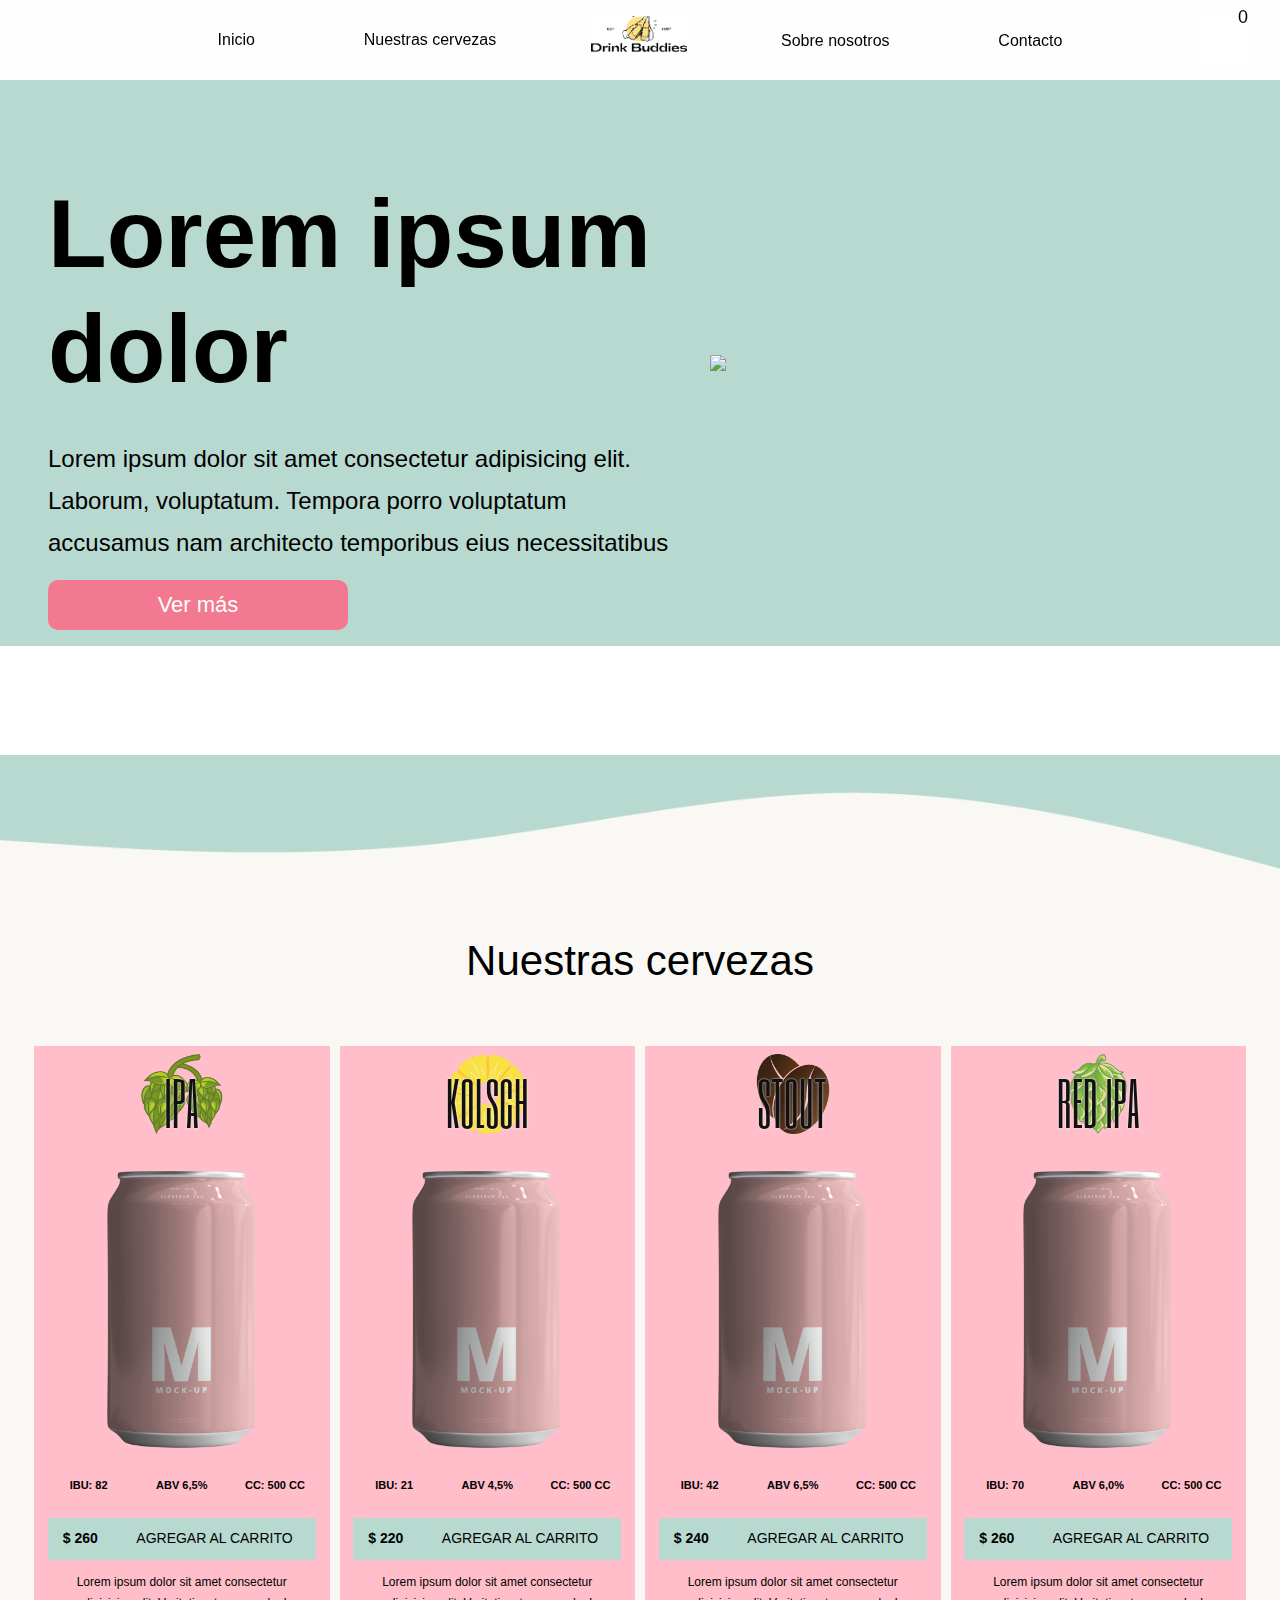
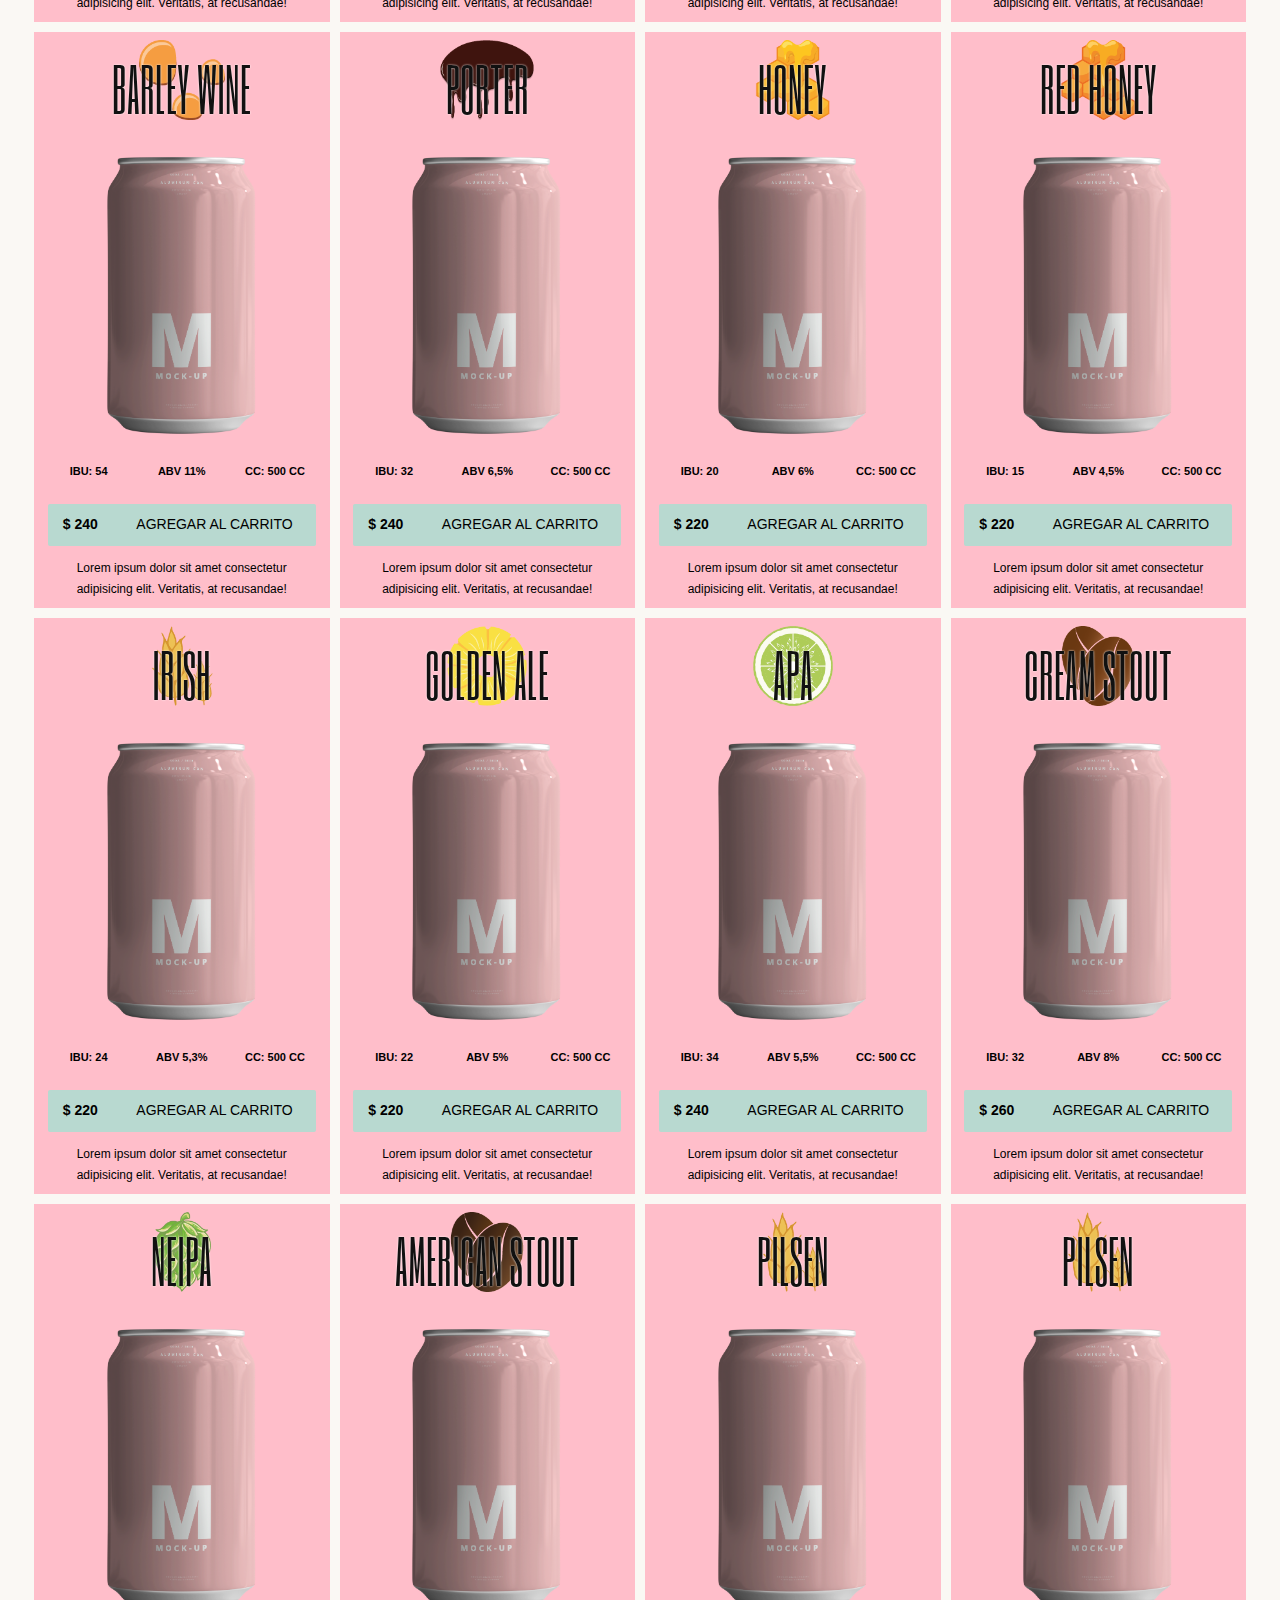
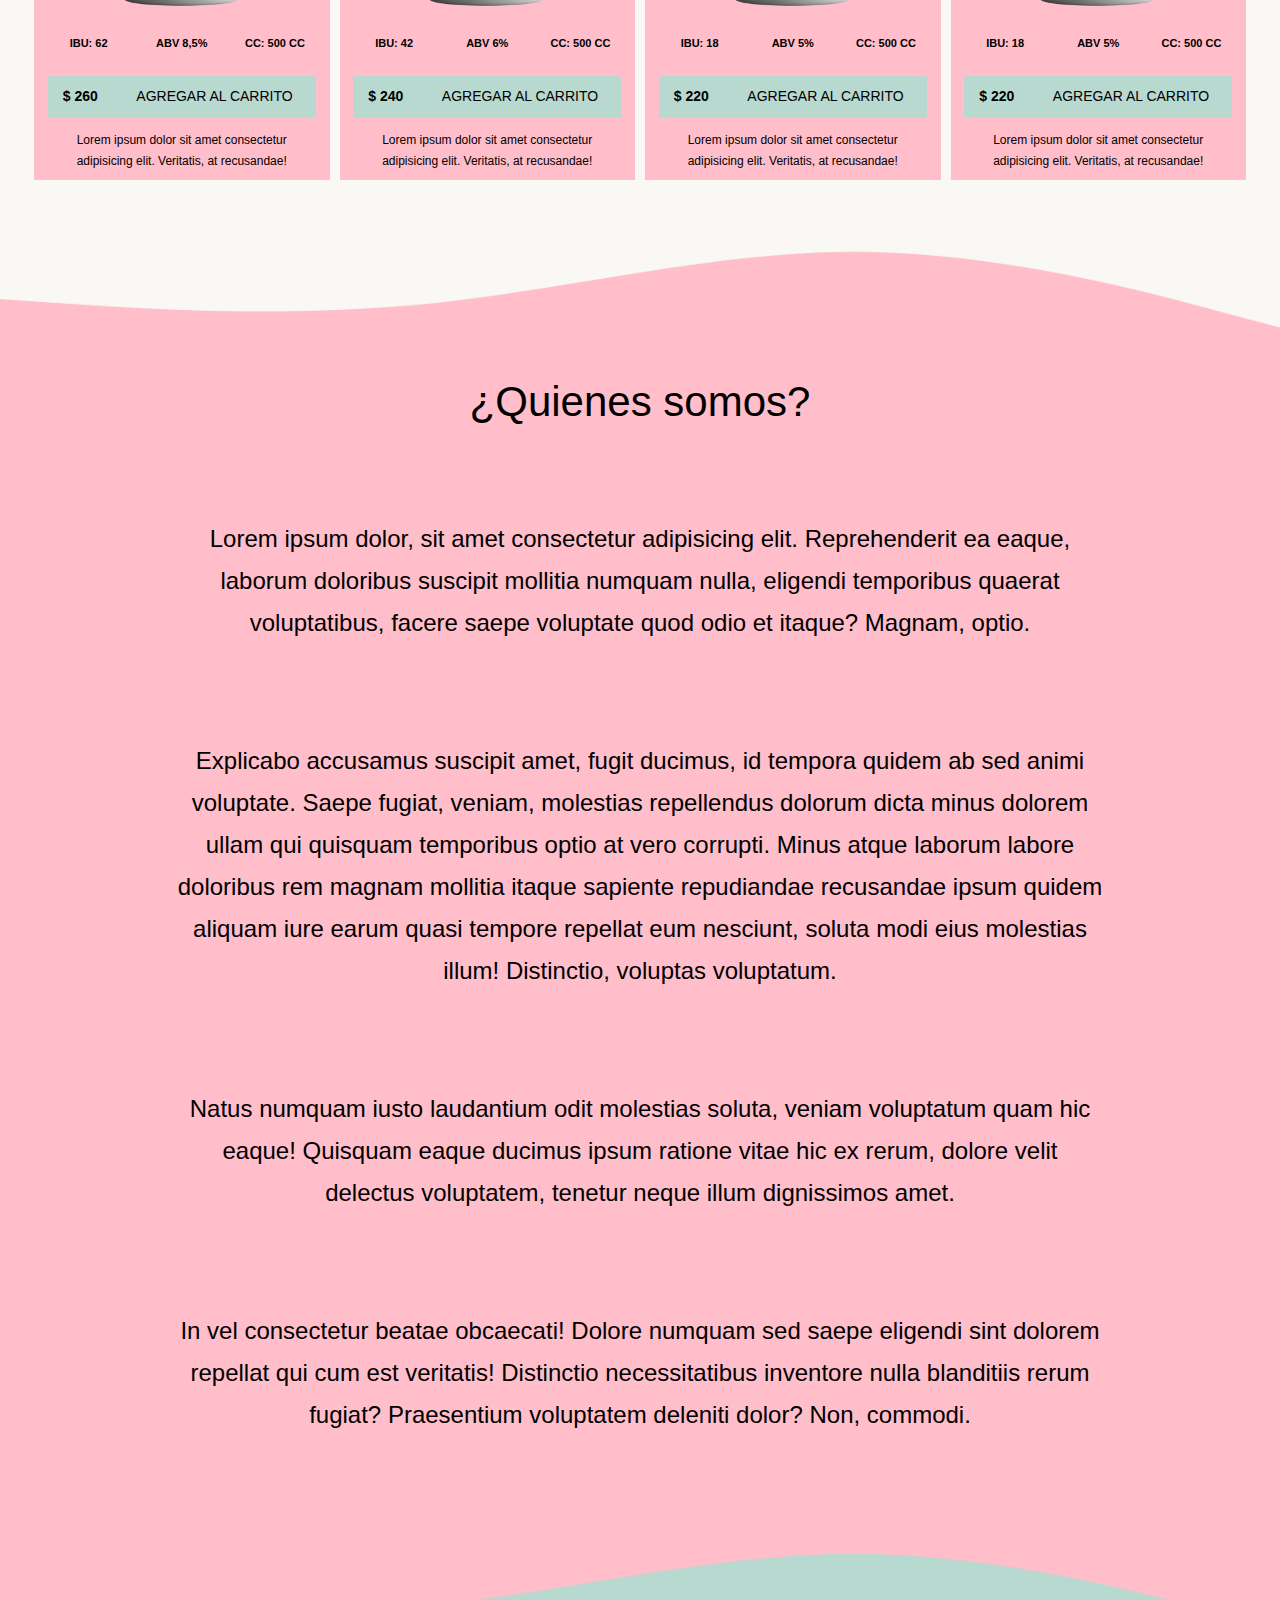
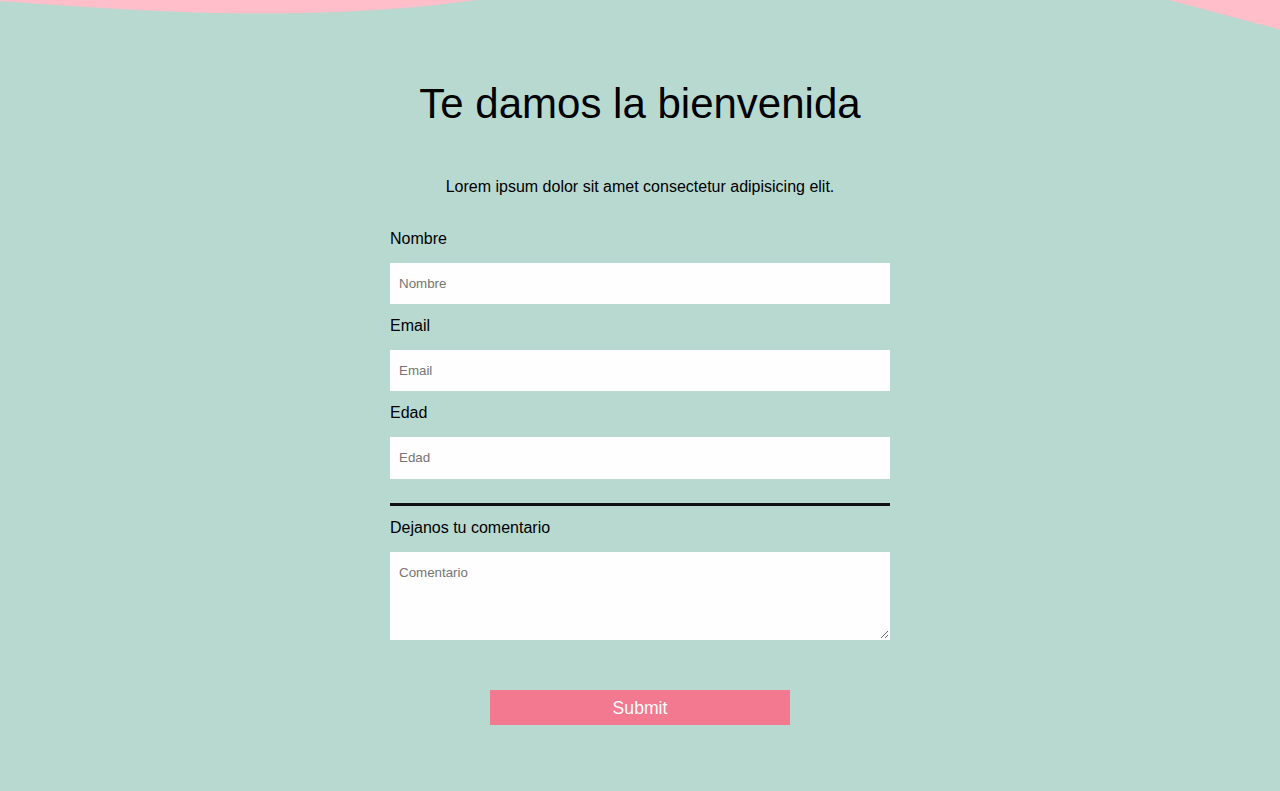
==== commit 4efdc43c: "corrección de imagenes" ====
--- a/index.html
+++ b/index.html
@@ -18,15 +18,15 @@
         <nav class="navbar">
             <div class="navbarLeft">
                 <ul>
-                    <li><a href="#">Inicio</a></li>
+                    <li><a href="#inicio">Inicio</a></li>
                     <li><a href="#seccionProductos">Nuestras cervezas</a></li>
                 </ul>
             </div>
             <a class="logo" href="#"><img src="./imagenes/beerLogo.png"></a>
             <div class="navbarRight">
                 <ul>
-                    <li><a href="./paginas/sobreNosotros.html">Sobre nosotros</a></li>
-                    <li><a href="./paginas/contacto.html">Contacto</a></li>
+                    <li><a href="#seccionSobreNosotros">Sobre nosotros</a></li>
+                    <li><a href="#seccionContacto">Contacto</a></li>
                 </ul>
             </div>
             <div class="iconos">
@@ -39,7 +39,7 @@
             </div>
         </nav>
     </header>
-    <main class="banner">
+    <main class="banner" id="inicio">
         <section class="contenedorBanner">
                 <div class="tituloBanner">
                     <h1 id="saludo">Lorem ipsum dolor</h1>
@@ -57,7 +57,7 @@
             </div>
     </section>
     <img class="curva" src="./imagenes/curvaRosa.png" alt="">
-    <section class="sobreNosotros">
+    <section class="sobreNosotros" id="seccionSobreNosotros">
         <div class="quienesSomos">
             <h2 class="titulo">¿Quienes somos?</h2>
             <p>
@@ -76,21 +76,22 @@
         </div>
     </section>
     <img class="curva" src="./imagenes/curvaRosaVerde.png" alt="">
-    <section class="seccionContacto">
+    <section class="seccionContacto" id="seccionContacto">
         <h2 class="titulo" id="tituloContacto">Te damos la bienvenida</h2>
         <p id="description">Lorem ipsum dolor sit amet consectetur adipisicing elit.</p>
-        <form id="formulario">
+        <form action="" id="formulario">
             <fieldset>
                 <label id="nombreLabel">Nombre<input id="nombre" type="text" placeholder="Nombre"></input></label>
-                <label id="emailLabel">Email<input id="email" type="email" placeholder="Email"></input></label>
-                <label id="edadLabel">Edad (optional)<input id="edad" type="number" placeholder="Edad" min="18" max="110"></input></label>
+                <label id="emailLabel">Email<input id="email"  placeholder="Email"></input></label>
+                <label id="edadLabel">Edad<input id="edad" type="number" placeholder="Edad"></input></label>
             </fieldset>
-            <label>Dejanos tu comentario
+            <label id="comentarioLabel">Dejanos tu comentario
                 <textarea id="comentario" type="text" rows="3" cols="30" placeholder="Comentario"></textarea>
             </label>
             <fieldset>
-                <input id="submit" type="submit" value="Submit" />
+                <input id="submit" type="submit" value="Submit"/>
             </fieldset>
+            <p id="error"></p>
         </form>
     </section>
     <div class="modalContenedorCarrito" id="modalContenedorCarrito">
--- a/estilos/estilos.css
+++ b/estilos/estilos.css
@@ -613,5 +613,6 @@
   color: #fefefe;
 }
 .seccionContacto form .errorDeCampo {
-  border: 2px solid rgb(255, 0, 0);
+  border: 2px solid #900;
+  background-color: #FDD;
 }/*# sourceMappingURL=estilos.css.map */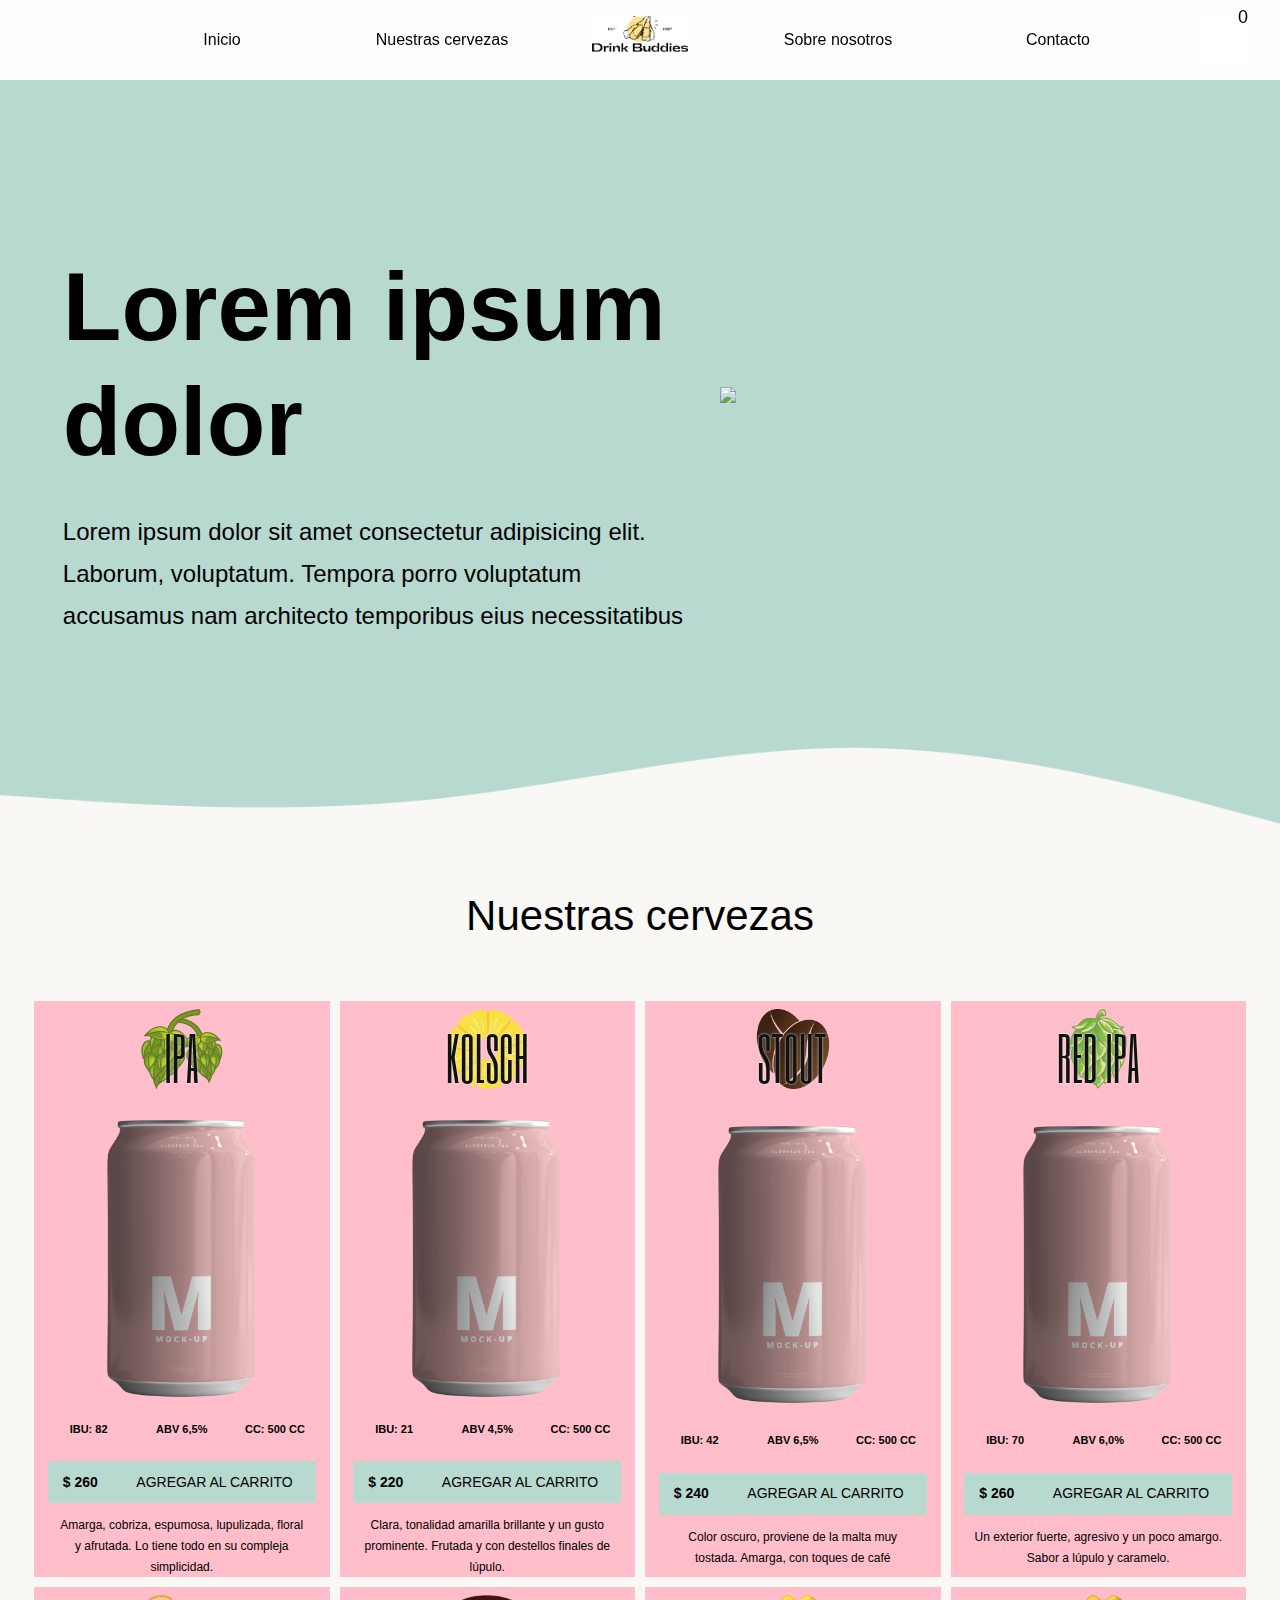
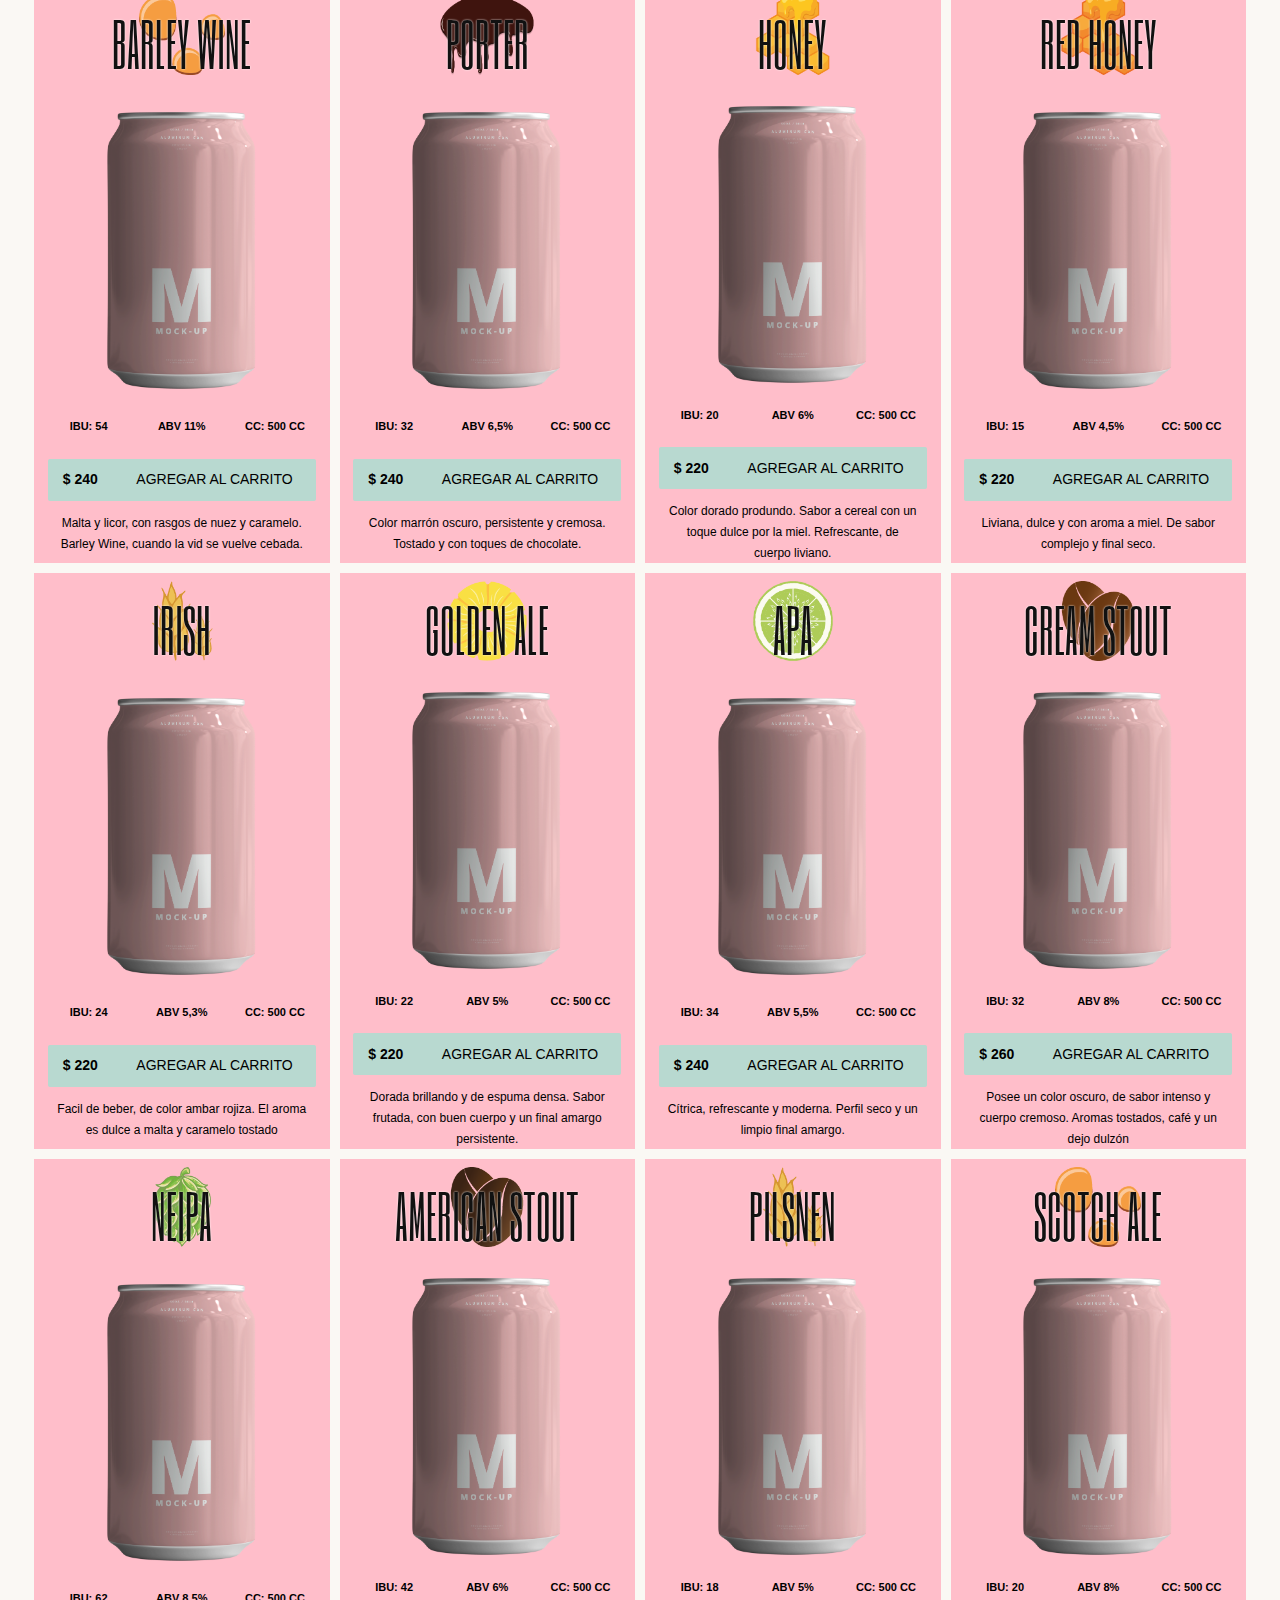
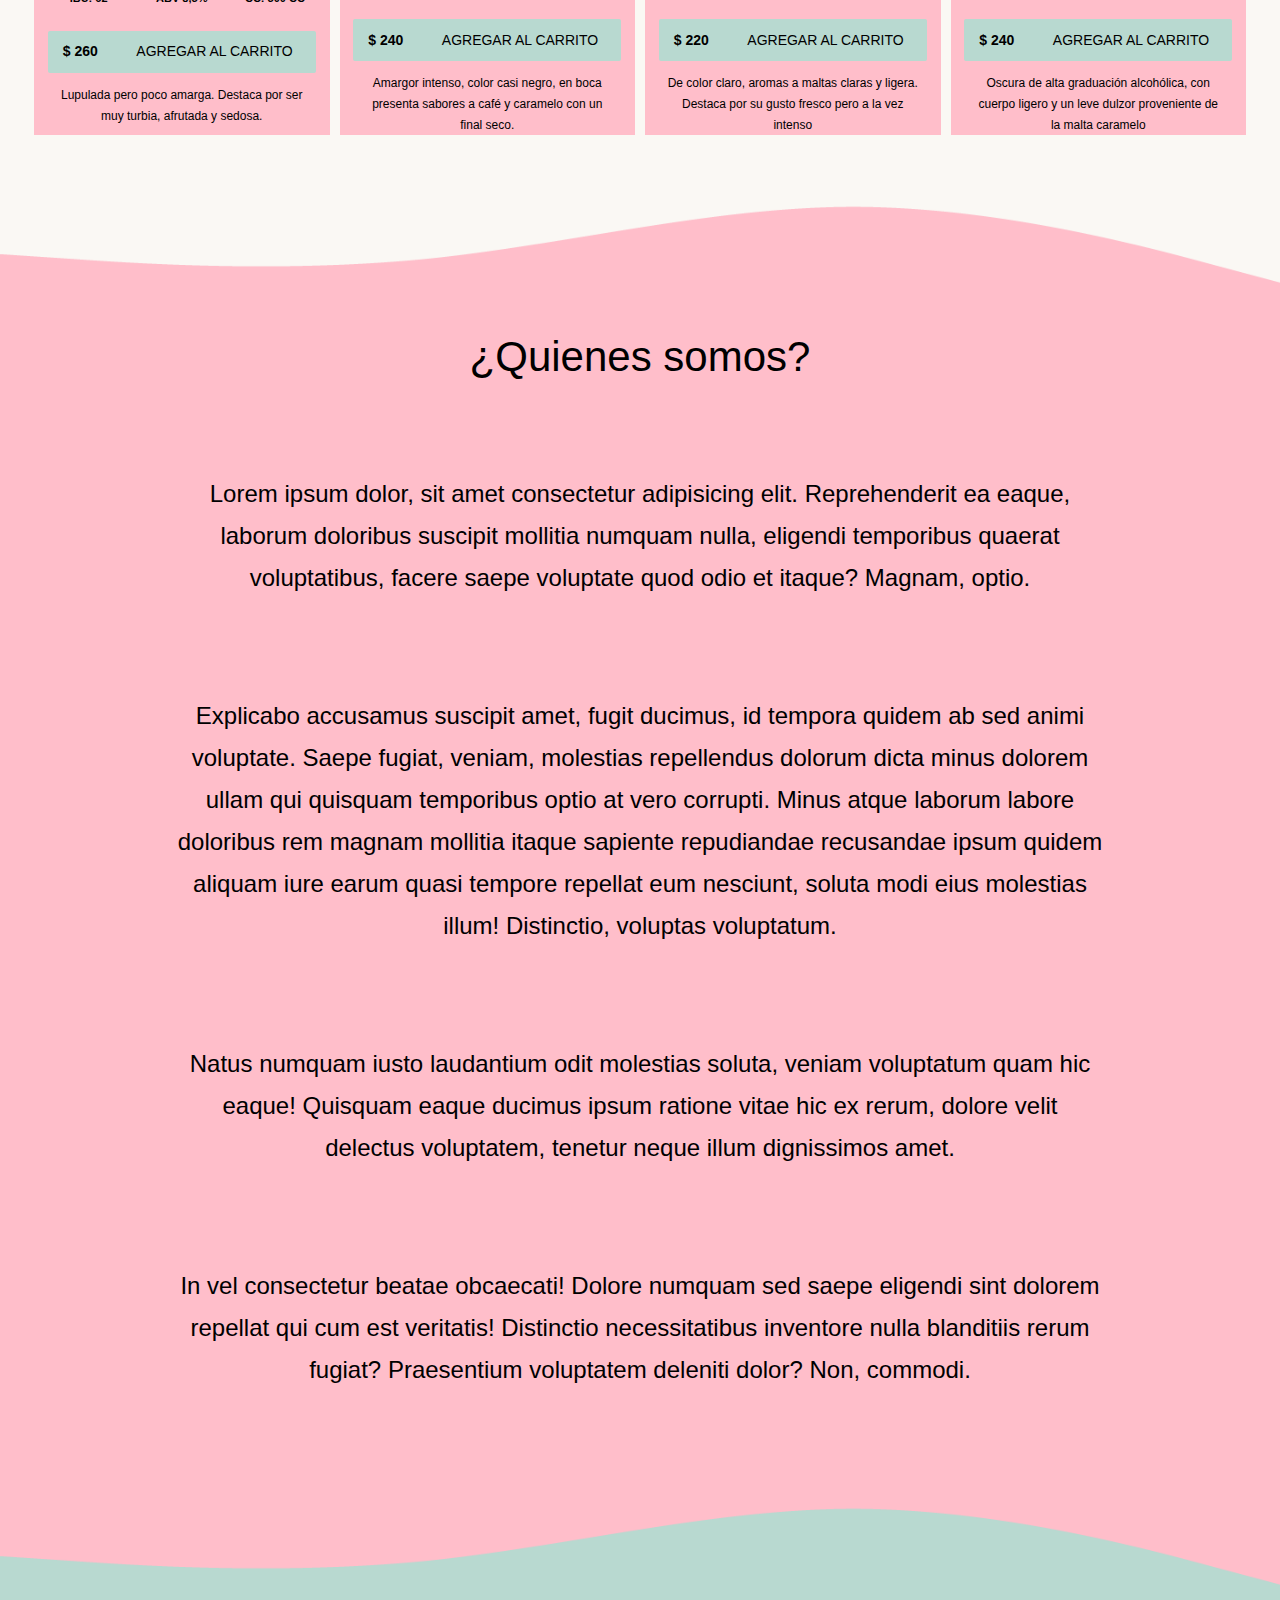
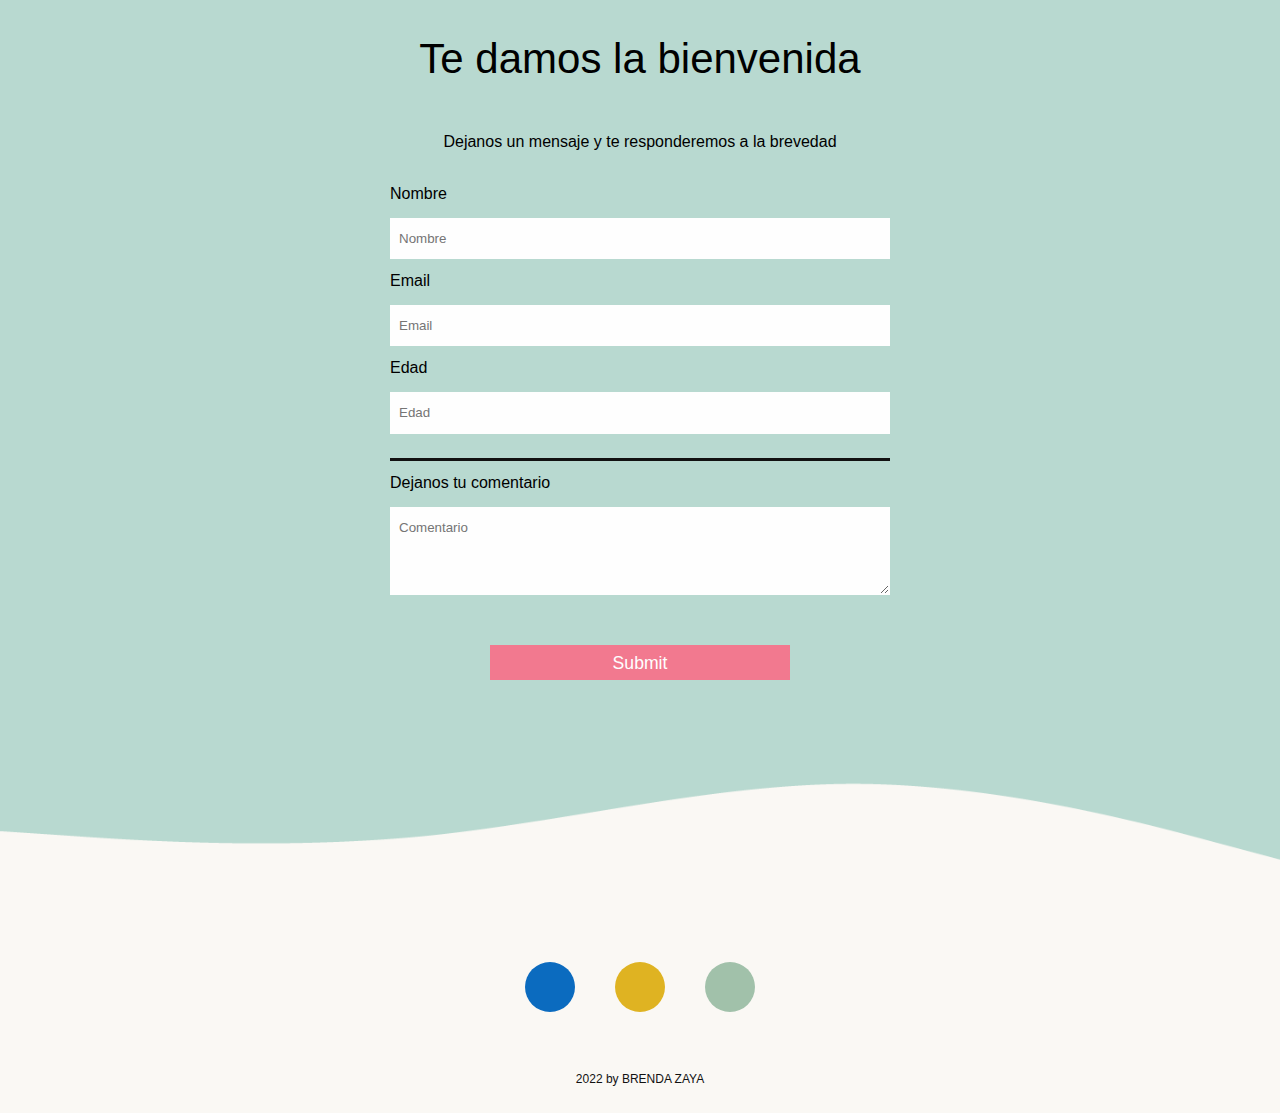
==== commit 509da92b: "corrección de efectos" ====
--- a/index.html
+++ b/index.html
@@ -4,7 +4,7 @@
     <meta charset="UTF-8">
     <meta http-equiv="X-UA-Compatible" content="IE=edge">
     <meta name="viewport" content="width=device-width, initial-scale=1.0">
-    <title>Document</title>
+    <title>Birras Birrines</title>
     <link rel="stylesheet" href="https://cdnjs.cloudflare.com/ajax/libs/font-awesome/6.1.1/css/all.min.css" integrity="sha512-KfkfwYDsLkIlwQp6LFnl8zNdLGxu9YAA1QvwINks4PhcElQSvqcyVLLD9aMhXd13uQjoXtEKNosOWaZqXgel0g==" crossorigin="anonymous" referrerpolicy="no-referrer" />
 
     <link rel="preconnect" href="https://fonts.googleapis.com">
@@ -36,7 +36,7 @@
                             <span id="contadorCarrito">0</span>
                         </div>
                     </a>
-            </div>
+                </div>
         </nav>
     </header>
     <main class="banner" id="inicio">
@@ -44,7 +44,7 @@
                 <div class="tituloBanner">
                     <h1 id="saludo">Lorem ipsum dolor</h1>
                     <h2>Lorem ipsum dolor sit amet consectetur adipisicing elit. Laborum, voluptatum. Tempora porro voluptatum accusamus nam architecto temporibus eius necessitatibus</h2>
-                    <a href=""><button class="boton" href="">Ver más</button></a>
+                    <!-- <a href=""><button class="boton" href="">Ver más</button></a> -->
                 </div>
             <img src="./imagenes/mockupBirra.png">
         </section>
@@ -78,7 +78,7 @@
     <img class="curva" src="./imagenes/curvaRosaVerde.png" alt="">
     <section class="seccionContacto" id="seccionContacto">
         <h2 class="titulo" id="tituloContacto">Te damos la bienvenida</h2>
-        <p id="description">Lorem ipsum dolor sit amet consectetur adipisicing elit.</p>
+        <p id="description">Dejanos un mensaje y te responderemos a la brevedad</p>
         <form action="" id="formulario">
             <fieldset>
                 <label id="nombreLabel">Nombre<input id="nombre" type="text" placeholder="Nombre"></input></label>
@@ -112,8 +112,29 @@
             <button id="vaciarCarrito" class="vaciarCarrito">Vaciar carrito</button>
         </div>
     </div>
+    <img class="curva" src="./imagenes/curvaVerde.png" alt="">
     <footer>
-
+        <ul class="socialIconos">
+            <li>
+                <a href="https://www.linkedin.com/in/brenda-zaya/" target="_blank">
+                    <i class="fa-brands fa-linkedin-in"></i>
+                </a>
+            </li>
+            <li>
+                <a href="https://www.behance.net/brendazaya" target="_blank">
+                    <i class="fa-brands fa-behance"></i>
+                </a>
+            </li>
+            <li>
+                <a href="mailto:brendazayait@gmail.com">
+                    <i class="fa-solid fa-envelope"></i>
+                </a>
+            </li>
+        </ul>
+        <p class="copyright"> 
+            <i class="fa-solid fa-copyright"></i>
+            2022 by BRENDA ZAYA 
+        </p>
     </footer>
 
     <script src="//cdn.jsdelivr.net/npm/sweetalert2@11"></script>
--- a/estilos/estilos.css
+++ b/estilos/estilos.css
@@ -43,9 +43,10 @@
   align-items: center;
 }
 header .navbar .navbarLeft ul li {
+  width: 220px;
   list-style: none;
-  padding: 0 2rem;
   margin: 0;
+  transition: all 0.2s;
 }
 header .navbar .navbarLeft ul li a {
   text-decoration: none;
@@ -53,6 +54,24 @@
   display: block;
   padding: 1.7rem 1.4rem;
   font-size: 1em;
+}
+header .navbar .navbarLeft ul li:hover {
+  transform: translate(0px);
+}
+header .navbar .navbarLeft ul li::before, header .navbar .navbarLeft ul li::after {
+  content: "";
+  position: absolute;
+  transition: all 0.4s;
+}
+header .navbar .navbarLeft ul li::after {
+  width: 220px;
+  height: 2px;
+  bottom: 0;
+  left: 0;
+}
+header .navbar .navbarLeft ul li:hover::before, header .navbar .navbarLeft ul li:hover::after {
+  background: #F2798F;
+  box-shadow: 0 0 10px #F2798F;
 }
 header .navbar .logo {
   padding: 1rem 1rem;
@@ -66,15 +85,18 @@
 header .navbar .navbarRight {
   right: 0;
   padding-left: 1.5rem;
+  left: 0;
+  display: flex;
 }
 header .navbar .navbarRight ul {
   display: flex;
   align-items: center;
 }
 header .navbar .navbarRight ul li {
+  width: 220px;
   list-style: none;
-  padding: 0 2rem;
   margin: 0;
+  transition: all 0.2s;
 }
 header .navbar .navbarRight ul li a {
   text-decoration: none;
@@ -82,6 +104,24 @@
   display: block;
   padding: 1.7rem 1.4rem;
   font-size: 1em;
+}
+header .navbar .navbarRight ul li:hover {
+  transform: translate(0px);
+}
+header .navbar .navbarRight ul li::before, header .navbar .navbarRight ul li::after {
+  content: "";
+  position: absolute;
+  transition: all 0.4s;
+}
+header .navbar .navbarRight ul li::after {
+  width: 220px;
+  height: 2px;
+  bottom: 0;
+  left: 0;
+}
+header .navbar .navbarRight ul li:hover::before, header .navbar .navbarRight ul li:hover::after {
+  background: #F2798F;
+  box-shadow: 0 0 10px #F2798F;
 }
 header .navbar .iconos {
   height: 100%;
@@ -123,80 +163,96 @@
   padding-top: 0;
 }
 
-/*-----------modal confirmación de edad-----------*/
-.contenedorModal {
-  width: 100vw;
-  height: 100vh;
-  background-color: rgba(0, 0, 0, 0.8);
-  position: fixed;
-  opacity: 1;
-  top: 0;
-  z-index: 1050;
-}
-.contenedorModal .modal {
-  width: 50vw;
-  margin: 50px auto;
-  display: flex;
-  flex-direction: column;
-  align-items: center;
-  background-color: #fefefe;
-  border-radius: 32px;
-  box-shadow: 0px 0px 10px #000;
-}
-.contenedorModal .modal .logoModal {
-  max-width: 300px;
-  margin-bottom: 35px;
-  padding: 35px;
-}
-.contenedorModal .modal .logoModal img {
-  width: 100%;
-  height: 100%;
-  border-style: none;
-  -o-object-fit: cover;
-     object-fit: cover;
-}
-.contenedorModal .modal h2 {
-  font-size: 36px;
-  font-family: "lato", Verdana, Geneva, Tahoma, sans-serif;
-  color: #111111;
-}
-.contenedorModal .modal .botonesModal {
-  height: auto;
-  width: 36%;
-  padding: 30px;
-  margin: 30px;
-  display: flex;
-  justify-content: space-between;
-}
-.contenedorModal .modal .botonesModal button {
-  width: 70px;
-  height: 70px;
-  background-color: #fefefe;
-  font-family: "Six Caps", sans-serif;
-  font-size: 42px;
-  border-radius: 100%;
-  cursor: pointer;
-}
-.contenedorModal .modal .botonesModal .mayor {
-  border: 2px solid rgb(32, 174, 0);
-}
-.contenedorModal .modal .botonesModal .menor {
-  border: 2px solid rgb(218, 11, 11);
-}
-.contenedorModal .modal p {
-  font-family: "lato", Verdana, Geneva, Tahoma, sans-serif;
-  font-size: 16px;
-  padding: 30px;
-}
-
+/* ------------Curva de separación--------------*/
 .curva {
   width: 100vw;
   display: flex;
 }
 
+footer {
+  height: 24vh;
+  width: 100%;
+  background-color: #faf8f4;
+  display: flex;
+  flex-direction: column;
+  align-items: center;
+}
+footer .socialIconos {
+  min-width: 20vw;
+  height: 16vh;
+  display: flex;
+  align-items: center;
+  flex-wrap: wrap;
+  justify-content: center;
+  padding: 0;
+  margin-top: 2vh;
+}
+footer .socialIconos li {
+  list-style: none;
+  padding: 20px;
+  /* hover efecto */
+}
+footer .socialIconos li a {
+  display: block;
+  position: relative;
+  width: 50px;
+  height: 50px;
+  line-height: 50px;
+  font-size: 2em;
+  border-radius: 50%;
+  text-align: center;
+  color: #faf8f4;
+  background: #000;
+  transition: 0.5s;
+  overflow: hidden;
+}
+footer .socialIconos li a:hover {
+  transform: scale(1.2);
+}
+footer .socialIconos li a::before {
+  content: "";
+  position: absolute;
+  width: 100%;
+  height: 50px;
+  z-index: -1;
+  transform: scale(1);
+  top: 0;
+  left: 0;
+  transition: 0.5s;
+}
+footer .socialIconos li a:hover::before {
+  transform: scale(0);
+}
+footer .socialIconos li:nth-child(1) a, footer .socialIconos li:nth-child(1) a::before {
+  background-color: #0B6BBF;
+}
+footer .socialIconos li:nth-child(2) a, footer .socialIconos li:nth-child(2) a::before {
+  background-color: #DFB322;
+}
+footer .socialIconos li:nth-child(3) a, footer .socialIconos li:nth-child(3) a::before {
+  background-color: #a1c1aa;
+}
+footer .socialIconos li:nth-child(1) a:hover {
+  background-color: #faf8f4;
+  color: #0B6BBF;
+}
+footer .socialIconos li:nth-child(2) a:hover {
+  background-color: #faf8f4;
+  color: #DFB322;
+}
+footer .socialIconos li:nth-child(3) a:hover {
+  background-color: #faf8f4;
+  color: #a1c1aa;
+}
+footer .copyright {
+  font-size: 12px;
+  color: #111111;
+  padding: 10px;
+}
+
 /* ------------banner--------------*/
 .banner {
-  min-height: 75vh;
+  height: 70vh;
   width: 100vw;
   margin-top: 5em;
 }
@@ -206,6 +262,7 @@
   padding-left: 3rem;
   padding-right: 3rem;
   display: flex;
+  justify-content: space-around;
   align-items: center;
 }
 .banner .contenedorBanner .tituloBanner {
@@ -228,26 +285,10 @@
   font-weight: 100;
   width: 100%;
 }
-.banner .contenedorBanner .tituloBanner a {
-  text-decoration: inherit;
-  margin: 16px 0 16px 0;
-}
-.banner .contenedorBanner .tituloBanner a .boton {
-  height: 50px;
-  width: 300px;
-  background-color: #F2798F;
-  color: #fefefe;
-  border: none;
-  cursor: pointer;
-  border-radius: 10px;
-  font-size: 22px;
-}
 .banner .contenedorBanner img {
   height: auto;
   width: 42%;
   display: block;
-  position: absolute;
-  right: 2rem;
   max-width: 100%;
 }
 
@@ -370,8 +411,8 @@
   transition: 0.4s all;
 }
 .seccionProductos .contenedorProductos .producto .infoProducto .botonAgregar:hover {
-  background-color: rgb(255, 238, 238);
   transition: 0.4s all;
+  box-shadow: 5px 5px 5px #aaa;
 }
 .seccionProductos .contenedorProductos .producto .infoProducto .botonAgregar .agregarAlCarrito {
   font-size: 14px;
@@ -531,6 +572,11 @@
   background-color: #B8D9D0;
   border: solid 2px #B8D9D0;
   cursor: pointer;
+  transition: 0.5s;
+}
+.modalContenedorCarrito .modalCarrito .comprar:hover {
+  box-shadow: 5px 5px 5px #aaa;
+  transition: 0.5s;
 }
 .modalContenedorCarrito .modalCarrito .vaciarCarrito {
   height: 40px;
@@ -539,6 +585,11 @@
   background-color: #fefefe;
   border: solid 2px #B8D9D0;
   cursor: pointer;
+  transition: 0.5s;
+}
+.modalContenedorCarrito .modalCarrito .vaciarCarrito:hover {
+  box-shadow: 5px 5px 5px #aaa;
+  transition: 0.5s;
 }
 
 .modalActivo {
@@ -611,6 +662,13 @@
   border: 1px solid #F2798F;
   min-width: 300px;
   color: #fefefe;
+  transition: 0.5s;
+  cursor: pointer;
+}
+.seccionContacto form input[type=submit]:hover {
+  box-shadow: 5px 5px 5px #aaa;
+  transform: scale(1.1);
+  transition: 0.5s;
 }
 .seccionContacto form .errorDeCampo {
   border: 2px solid #900;
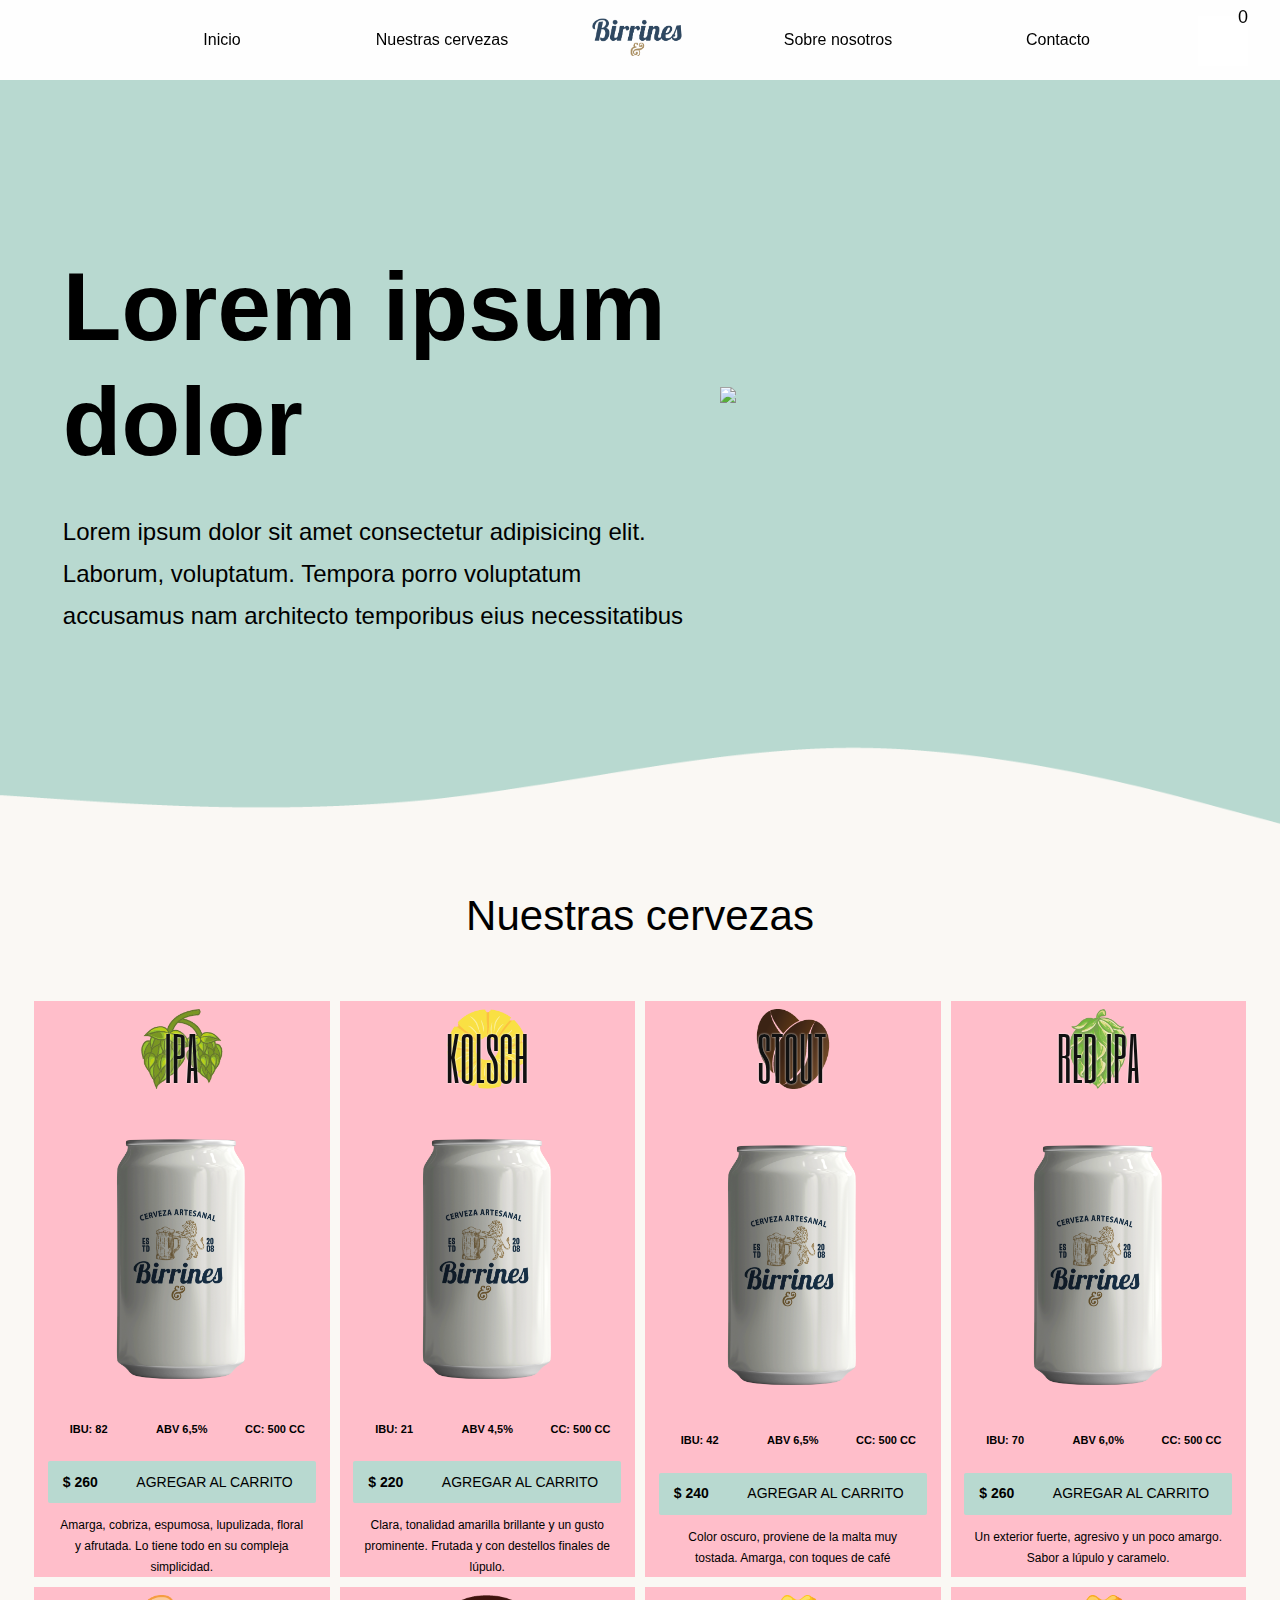
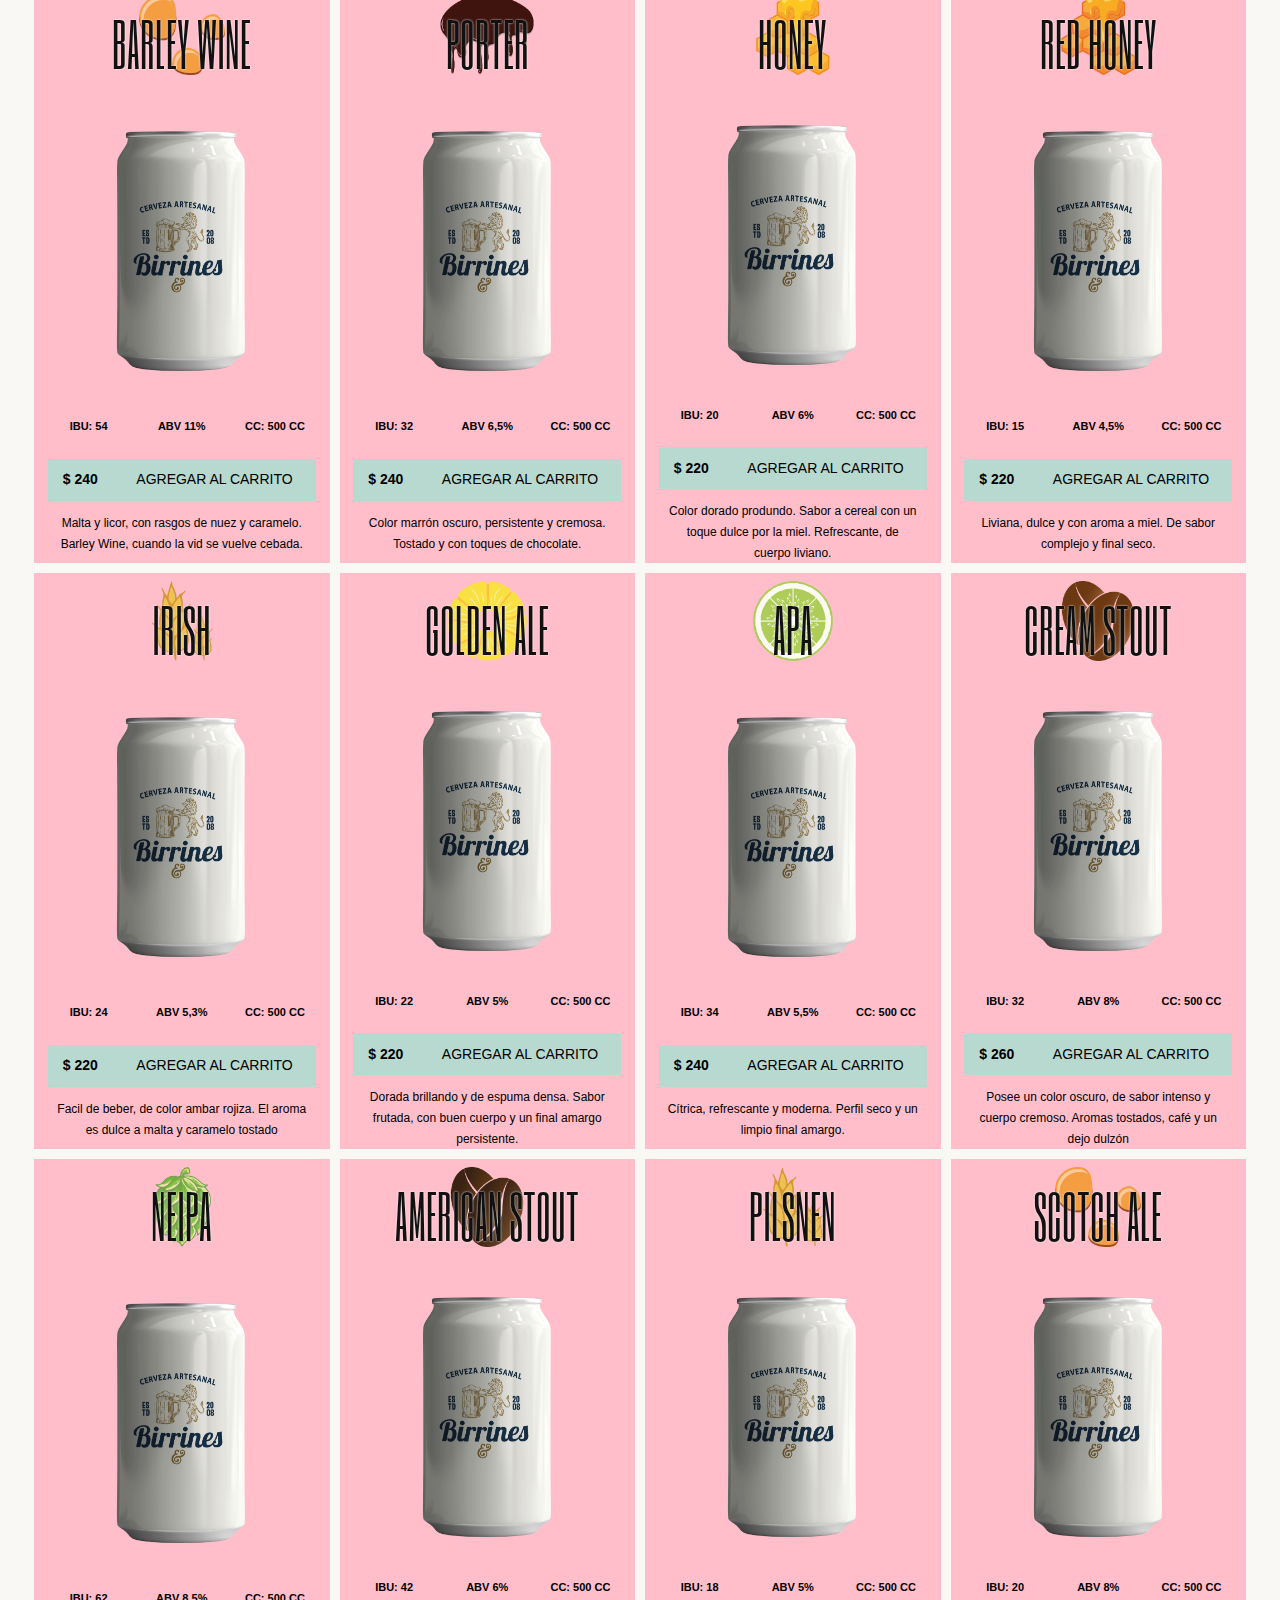
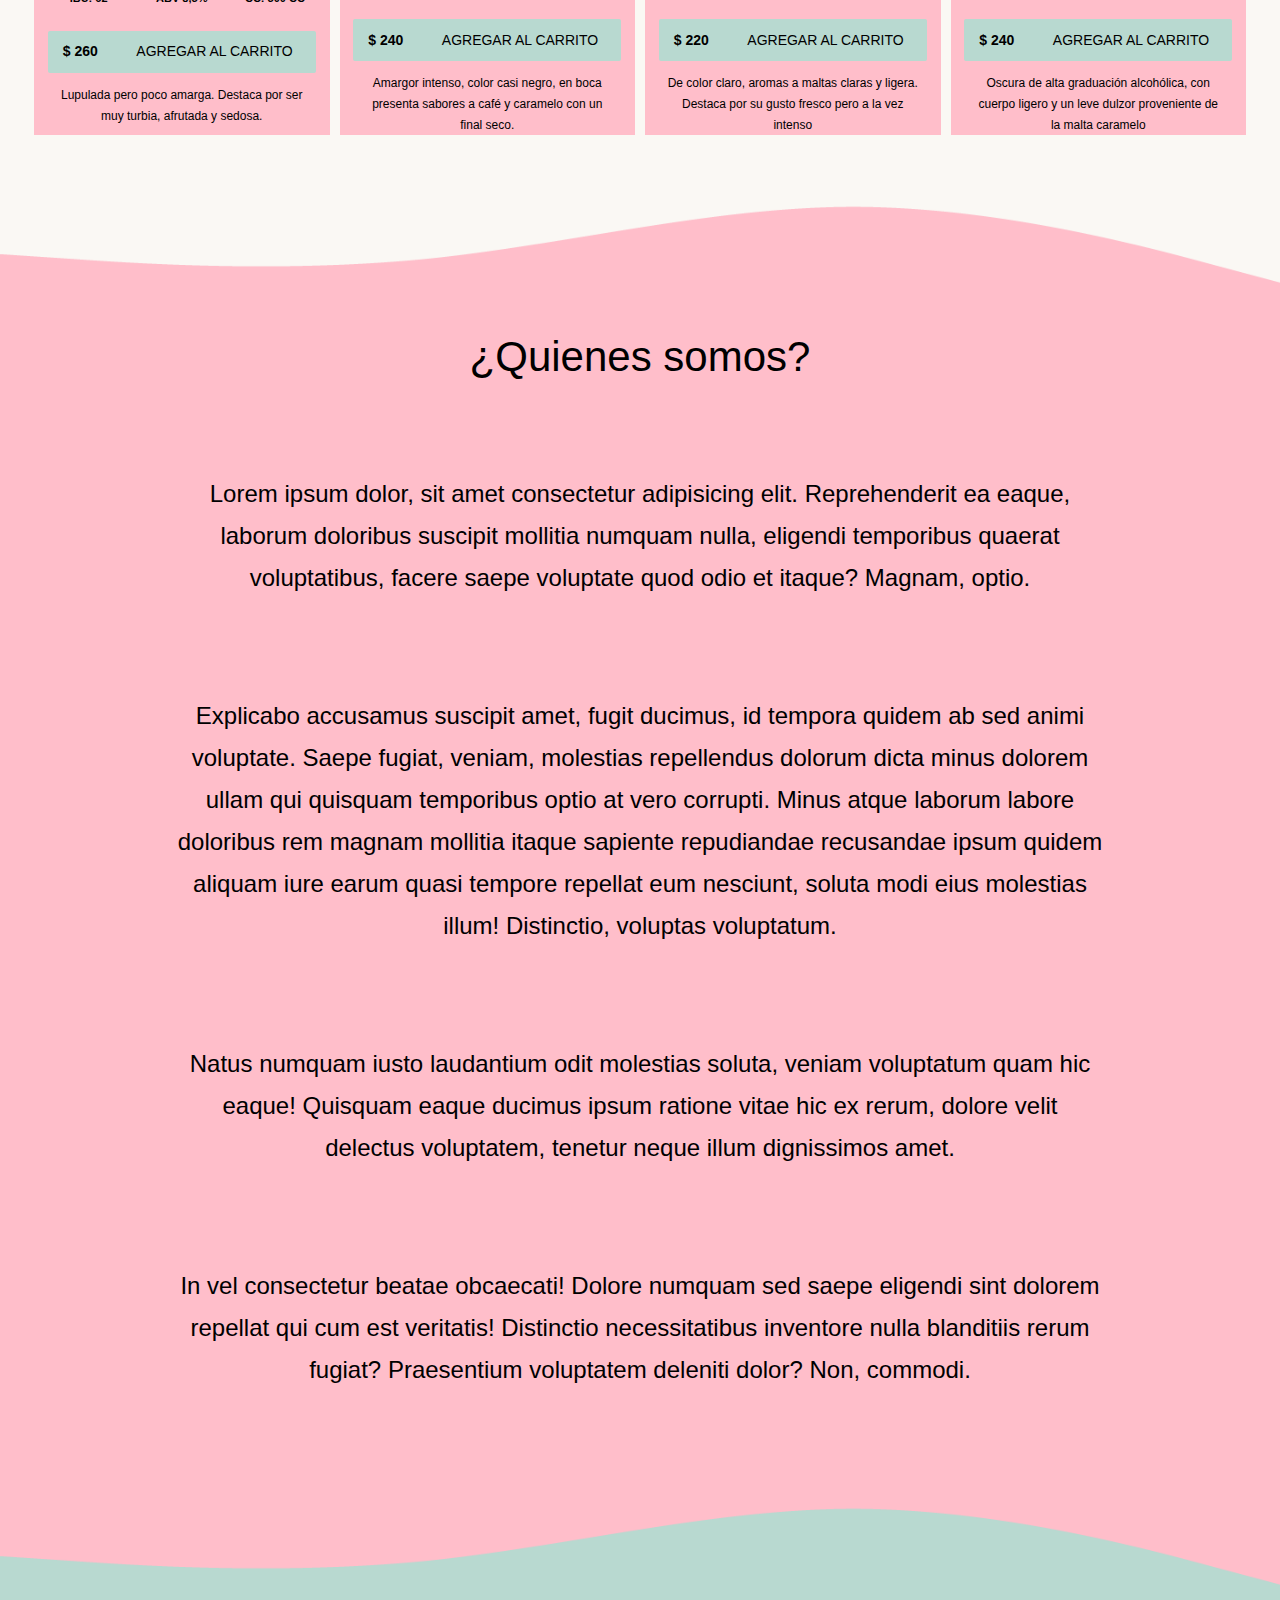
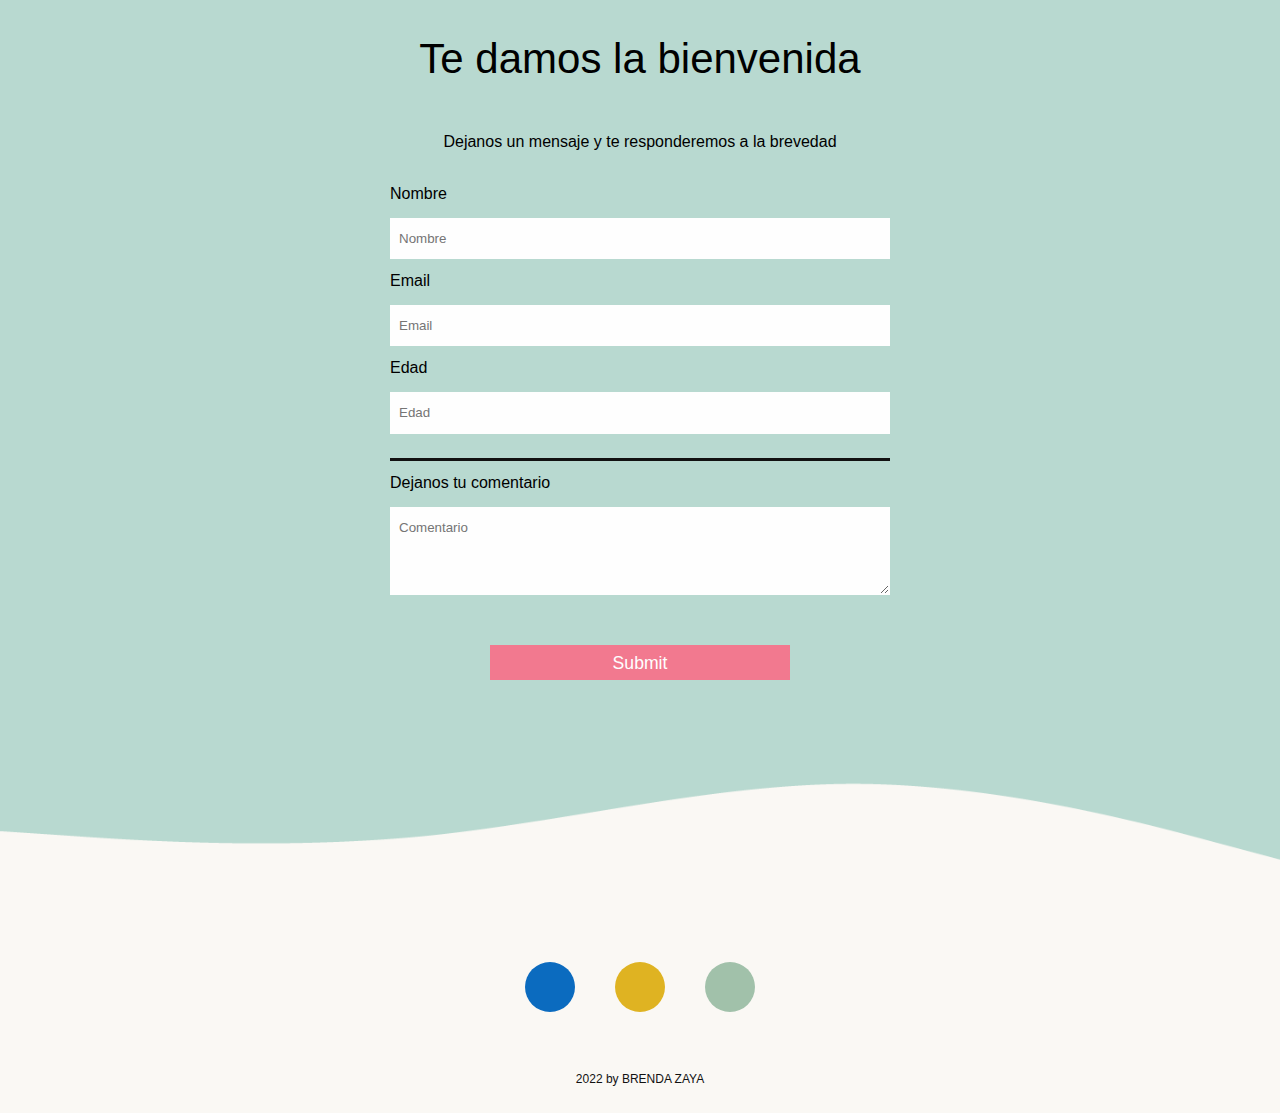
==== commit d4decbad: "agregado de logo" ====
--- a/index.html
+++ b/index.html
@@ -6,11 +6,10 @@
     <meta name="viewport" content="width=device-width, initial-scale=1.0">
     <title>Birras Birrines</title>
     <link rel="stylesheet" href="https://cdnjs.cloudflare.com/ajax/libs/font-awesome/6.1.1/css/all.min.css" integrity="sha512-KfkfwYDsLkIlwQp6LFnl8zNdLGxu9YAA1QvwINks4PhcElQSvqcyVLLD9aMhXd13uQjoXtEKNosOWaZqXgel0g==" crossorigin="anonymous" referrerpolicy="no-referrer" />
-
     <link rel="preconnect" href="https://fonts.googleapis.com">
     <link rel="preconnect" href="https://fonts.gstatic.com" crossorigin>
     <link href="https://fonts.googleapis.com/css2?family=Six+Caps&display=swap" rel="stylesheet">
-
+    <!-- estilos de css -->
     <link rel="stylesheet" href="./estilos/estilos.css">
 </head>
 <body>
@@ -44,7 +43,6 @@
                 <div class="tituloBanner">
                     <h1 id="saludo">Lorem ipsum dolor</h1>
                     <h2>Lorem ipsum dolor sit amet consectetur adipisicing elit. Laborum, voluptatum. Tempora porro voluptatum accusamus nam architecto temporibus eius necessitatibus</h2>
-                    <!-- <a href=""><button class="boton" href="">Ver más</button></a> -->
                 </div>
             <img src="./imagenes/mockupBirra.png">
         </section>
@@ -91,27 +89,8 @@
             <fieldset>
                 <input id="submit" type="submit" value="Submit"/>
             </fieldset>
-            <p id="error"></p>
         </form>
     </section>
-    <div class="modalContenedorCarrito" id="modalContenedorCarrito">
-        <div class="modalCarrito">
-            <button class="carritoCerrar">
-                <div class="circulo"></div>
-                <i class="fa-solid fa-xmark"></i>
-            </button>
-            <h3>CARRITO</h3>
-            <div id="carritoContenedor" class="carritoContenedor">
-                <!-- modal en JavaScript index -->
-            </div>
-            <p class="precioTotal">
-                PRECIO TOTAL: 
-                <span id="precioTotal">0</span>
-            </p>
-            <button class="comprar">Comprar</button>
-            <button id="vaciarCarrito" class="vaciarCarrito">Vaciar carrito</button>
-        </div>
-    </div>
     <img class="curva" src="./imagenes/curvaVerde.png" alt="">
     <footer>
         <ul class="socialIconos">
@@ -136,8 +115,28 @@
             2022 by BRENDA ZAYA 
         </p>
     </footer>
-
+    <!-- Modal se abre al clickear boton de carrito -->
+    <div class="modalContenedorCarrito" id="modalContenedorCarrito">
+        <div class="modalCarrito">
+            <button class="carritoCerrar">
+                <div class="circulo"></div>
+                <i class="fa-solid fa-xmark"></i>
+            </button>
+            <h3>CARRITO</h3>
+            <div id="carritoContenedor" class="carritoContenedor">
+                <!-- modal en JavaScript index -->
+            </div>
+            <p class="precioTotal">
+                PRECIO TOTAL: 
+                <span id="precioTotal">0</span>
+            </p>
+            <button class="comprar">Comprar</button>
+            <button id="vaciarCarrito" class="vaciarCarrito">Vaciar carrito</button>
+        </div>
+    </div>
+    <!-- Script Sweet Alert -->
     <script src="//cdn.jsdelivr.net/npm/sweetalert2@11"></script>
+    <!-- Script JS-->
     <script src="./formulario.js"></script>
     <script src="./index.js"></script>
 </body>
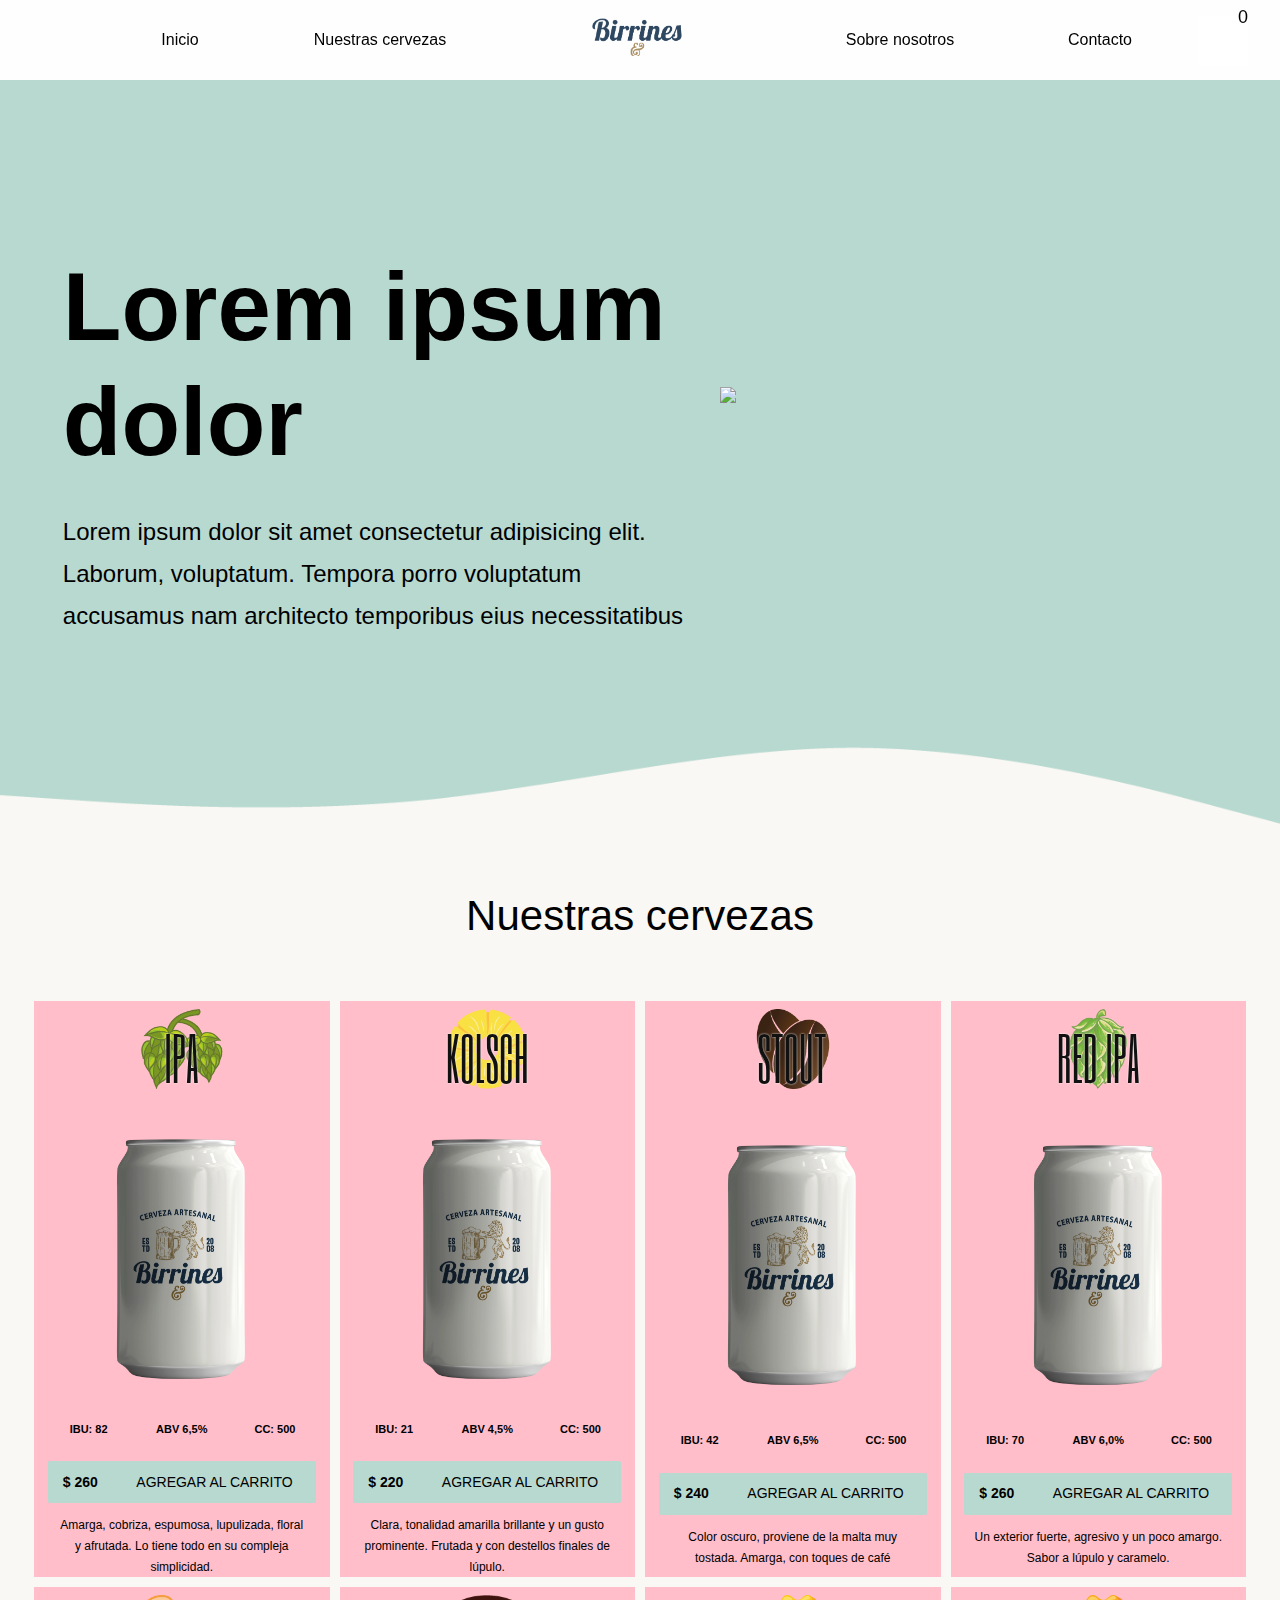
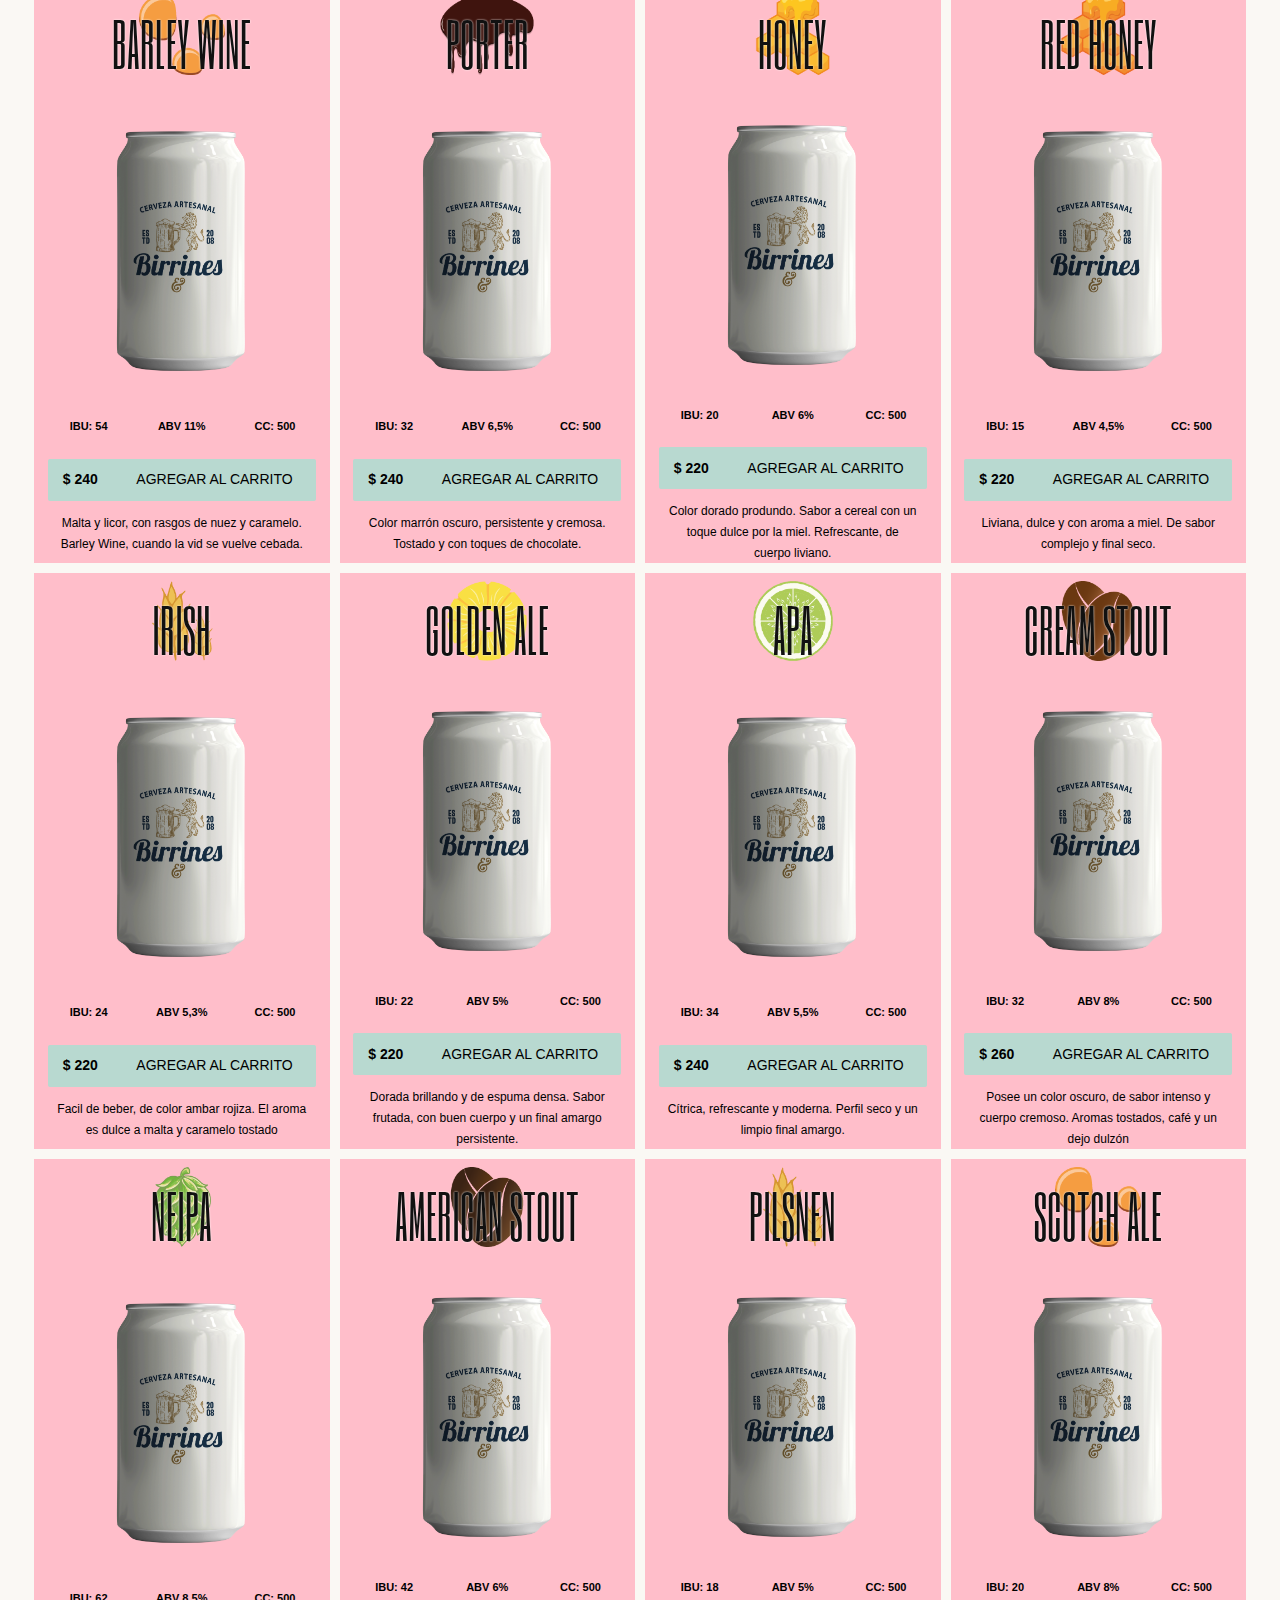
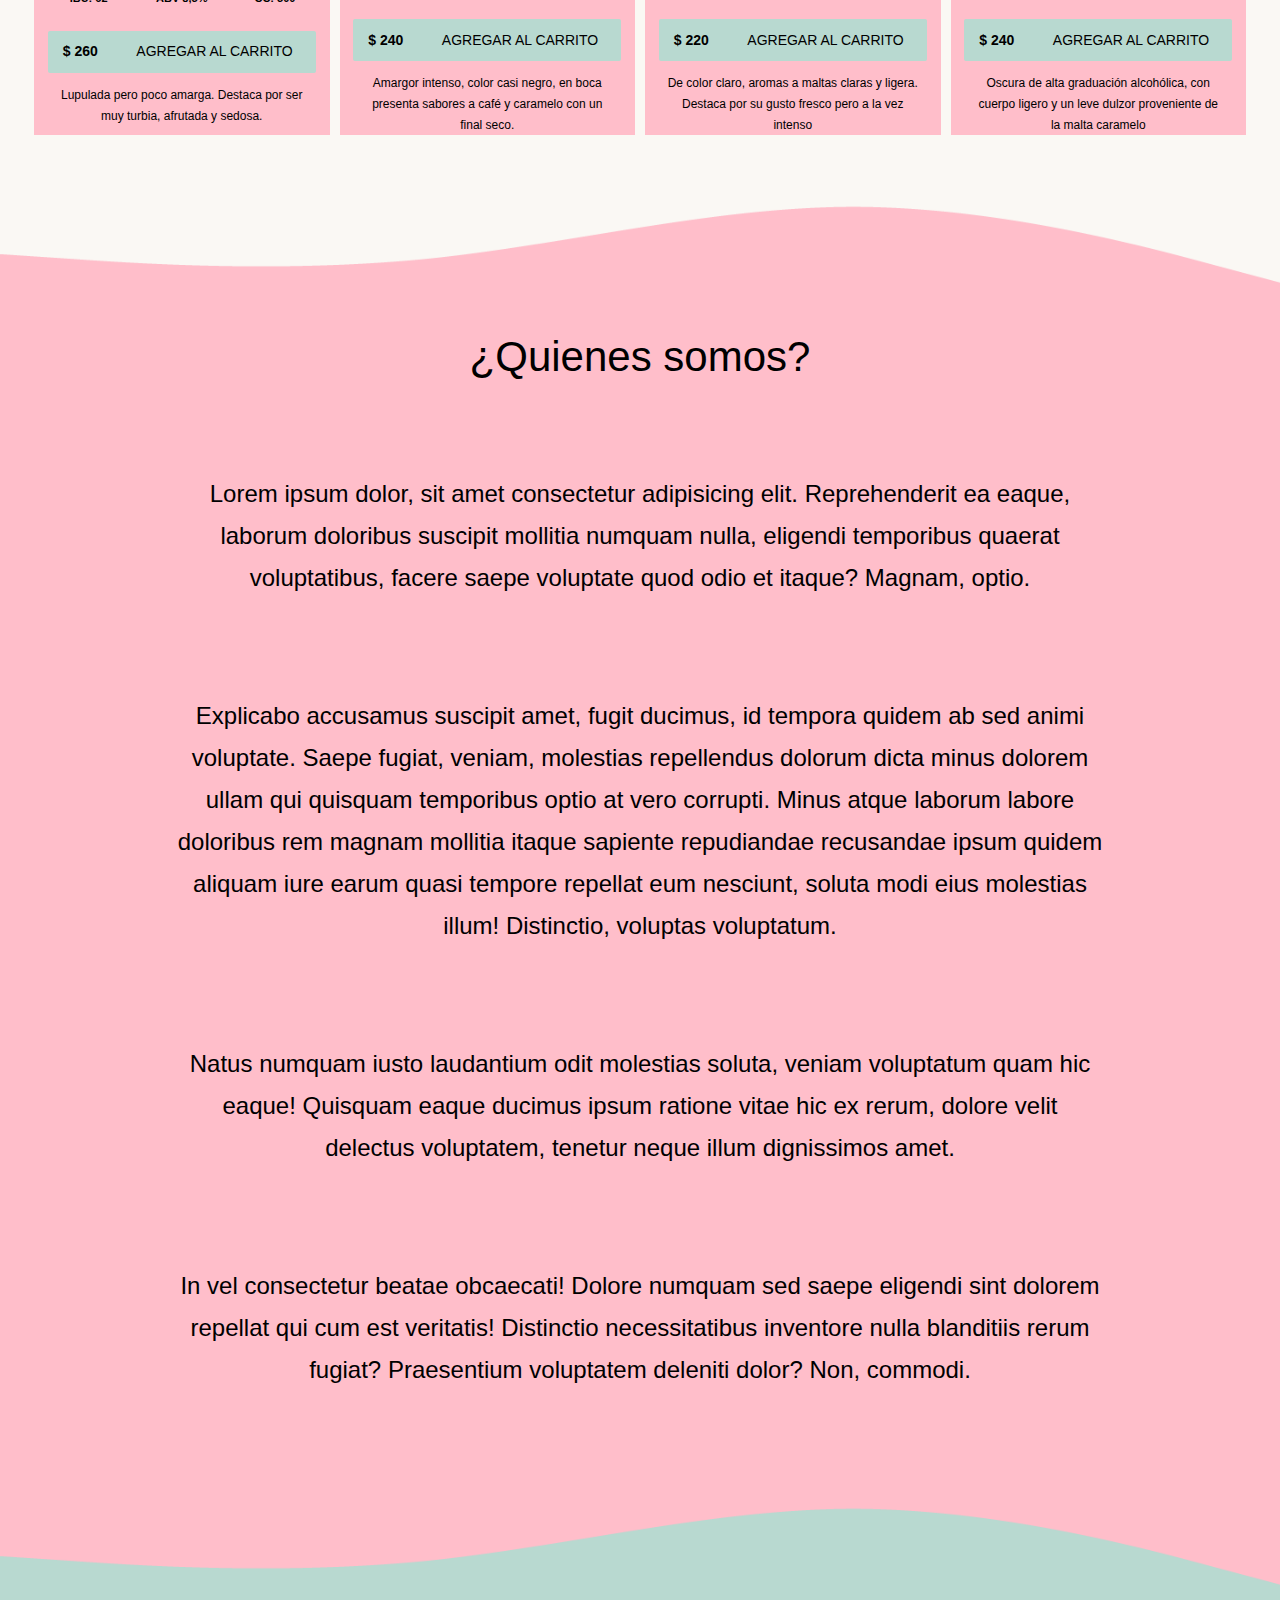
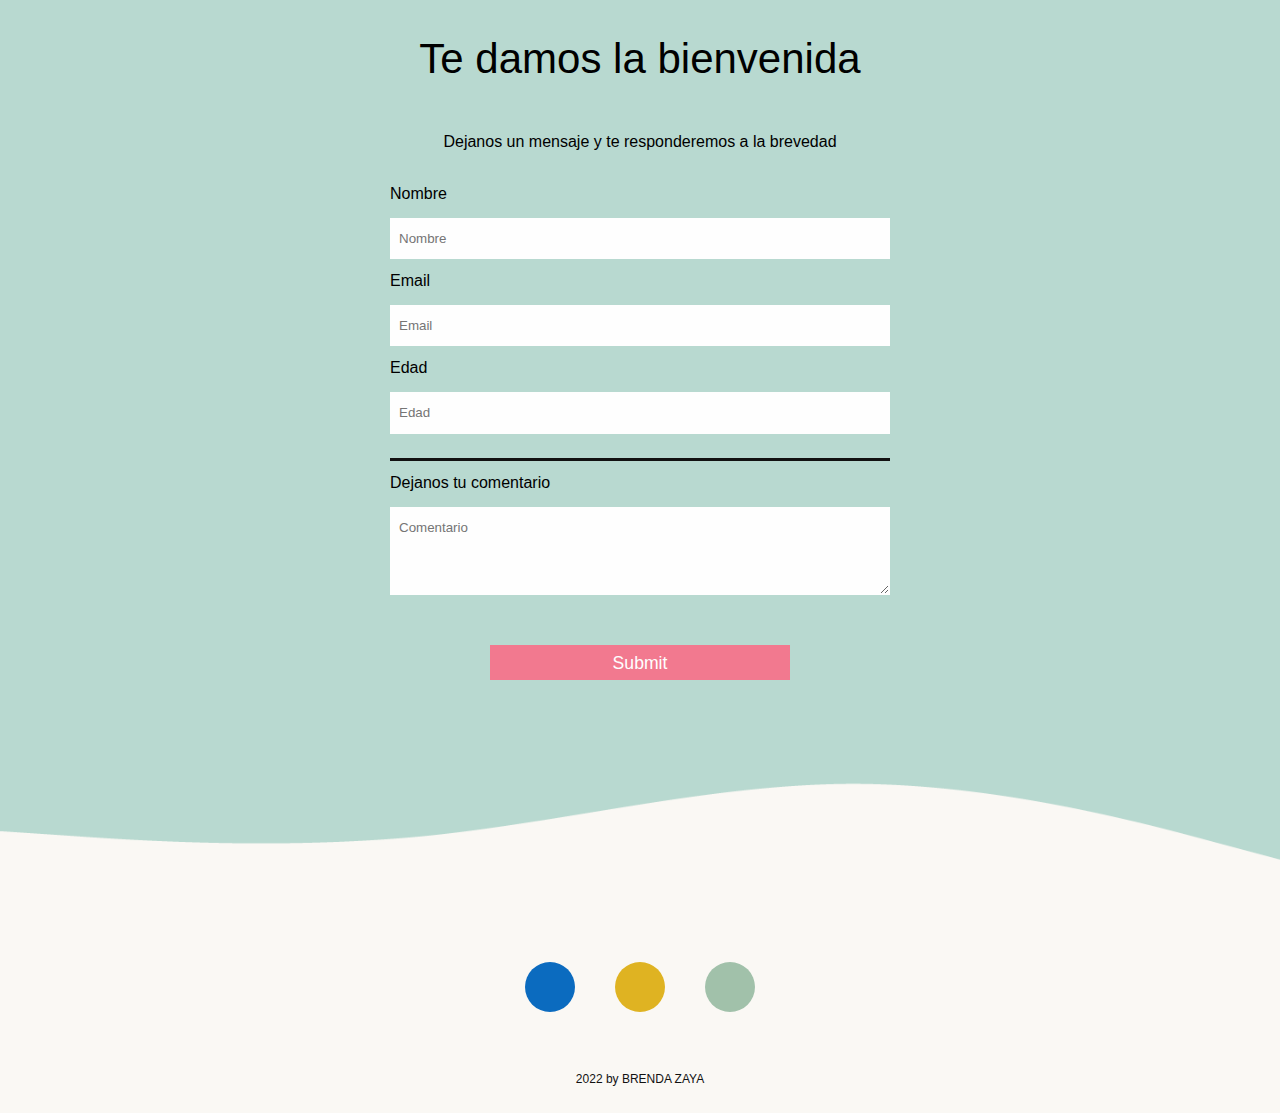
==== commit 3b9234ba: "icono" ====
--- a/index.html
+++ b/index.html
@@ -5,6 +5,7 @@
     <meta http-equiv="X-UA-Compatible" content="IE=edge">
     <meta name="viewport" content="width=device-width, initial-scale=1.0">
     <title>Birras Birrines</title>
+    <link rel="icon" href="./imagenes/icono.png">
     <link rel="stylesheet" href="https://cdnjs.cloudflare.com/ajax/libs/font-awesome/6.1.1/css/all.min.css" integrity="sha512-KfkfwYDsLkIlwQp6LFnl8zNdLGxu9YAA1QvwINks4PhcElQSvqcyVLLD9aMhXd13uQjoXtEKNosOWaZqXgel0g==" crossorigin="anonymous" referrerpolicy="no-referrer" />
     <link rel="preconnect" href="https://fonts.googleapis.com">
     <link rel="preconnect" href="https://fonts.gstatic.com" crossorigin>
--- a/estilos/estilos.css
+++ b/estilos/estilos.css
@@ -26,24 +26,25 @@
   z-index: 100;
 }
 header .navbar {
+  width: 100%;
   height: 100%;
   text-align: center;
   display: flex;
   position: relative;
-  justify-content: center;
+  justify-content: space-evenly;
 }
 header .navbar .navbarLeft {
   left: 0;
-  padding-right: 1.5rem;
-  display: flex;
-  justify-content: flex-end;
+  display: flex;
+  justify-content: space-around;
 }
 header .navbar .navbarLeft ul {
+  margin-right: 24px;
   display: flex;
   align-items: center;
 }
 header .navbar .navbarLeft ul li {
-  width: 220px;
+  width: 200px;
   list-style: none;
   margin: 0;
   transition: all 0.2s;
@@ -64,7 +65,7 @@
   transition: all 0.4s;
 }
 header .navbar .navbarLeft ul li::after {
-  width: 220px;
+  width: 200px;
   height: 2px;
   bottom: 0;
   left: 0;
@@ -74,26 +75,28 @@
   box-shadow: 0 0 10px #F2798F;
 }
 header .navbar .logo {
-  padding: 1rem 1rem;
+  margin: 1rem 0.5rem;
 }
 header .navbar .logo img {
   width: 6em;
   height: 2.5em;
   -o-object-fit: cover;
      object-fit: cover;
+  display: block;
 }
 header .navbar .navbarRight {
   right: 0;
-  padding-left: 1.5rem;
   left: 0;
   display: flex;
+  justify-content: space-around;
 }
 header .navbar .navbarRight ul {
+  margin-left: 24px;
   display: flex;
   align-items: center;
 }
 header .navbar .navbarRight ul li {
-  width: 220px;
+  width: 200px;
   list-style: none;
   margin: 0;
   transition: all 0.2s;
@@ -114,7 +117,7 @@
   transition: all 0.4s;
 }
 header .navbar .navbarRight ul li::after {
-  width: 220px;
+  width: 200px;
   height: 2px;
   bottom: 0;
   left: 0;
@@ -250,6 +253,35 @@
   padding: 10px;
 }
 
+@media only screen and (max-width: 1024px) {
+  header .navbar {
+    justify-content: space-evenly;
+  }
+  header .navbar .navbarLeft ul li {
+    width: 120px;
+  }
+  header .navbar .navbarLeft ul li a {
+    padding: 1rem 1rem;
+  }
+  header .navbar .navbarRight ul {
+    display: flex;
+    align-items: center;
+  }
+  header .navbar .navbarRight ul li {
+    width: 120px;
+  }
+  header .navbar .navbarRight ul li a {
+    padding: 0;
+  }
+  header .navbar .iconos {
+    right: 8px;
+  }
+  .titulo {
+    font-size: 32px;
+    font-weight: 300;
+    padding: 1rem;
+  }
+}
 /* ------------banner--------------*/
 .banner {
   height: 70vh;
@@ -599,6 +631,11 @@
   background-color: rgba(0, 0, 0, 0.3);
 }
 
+@media only screen and (max-width: 1024px) {
+  .seccionProductos .contenedorProductos {
+    grid-template-columns: repeat(2, 1fr);
+  }
+}
 .sobreNosotros {
   width: 100vw;
   height: auto;
@@ -617,6 +654,19 @@
   padding: 2em;
 }
 
+@media only screen and (max-width: 1024px) {
+  .sobreNosotros {
+    padding: 1em;
+  }
+  .sobreNosotros .quienesSomos {
+    max-width: 90%;
+  }
+  .sobreNosotros .quienesSomos p {
+    font-size: 22px;
+    text-align: center;
+    padding: 2em;
+  }
+}
 .seccionContacto {
   background-color: #B8D9D0;
   width: 100vw;
